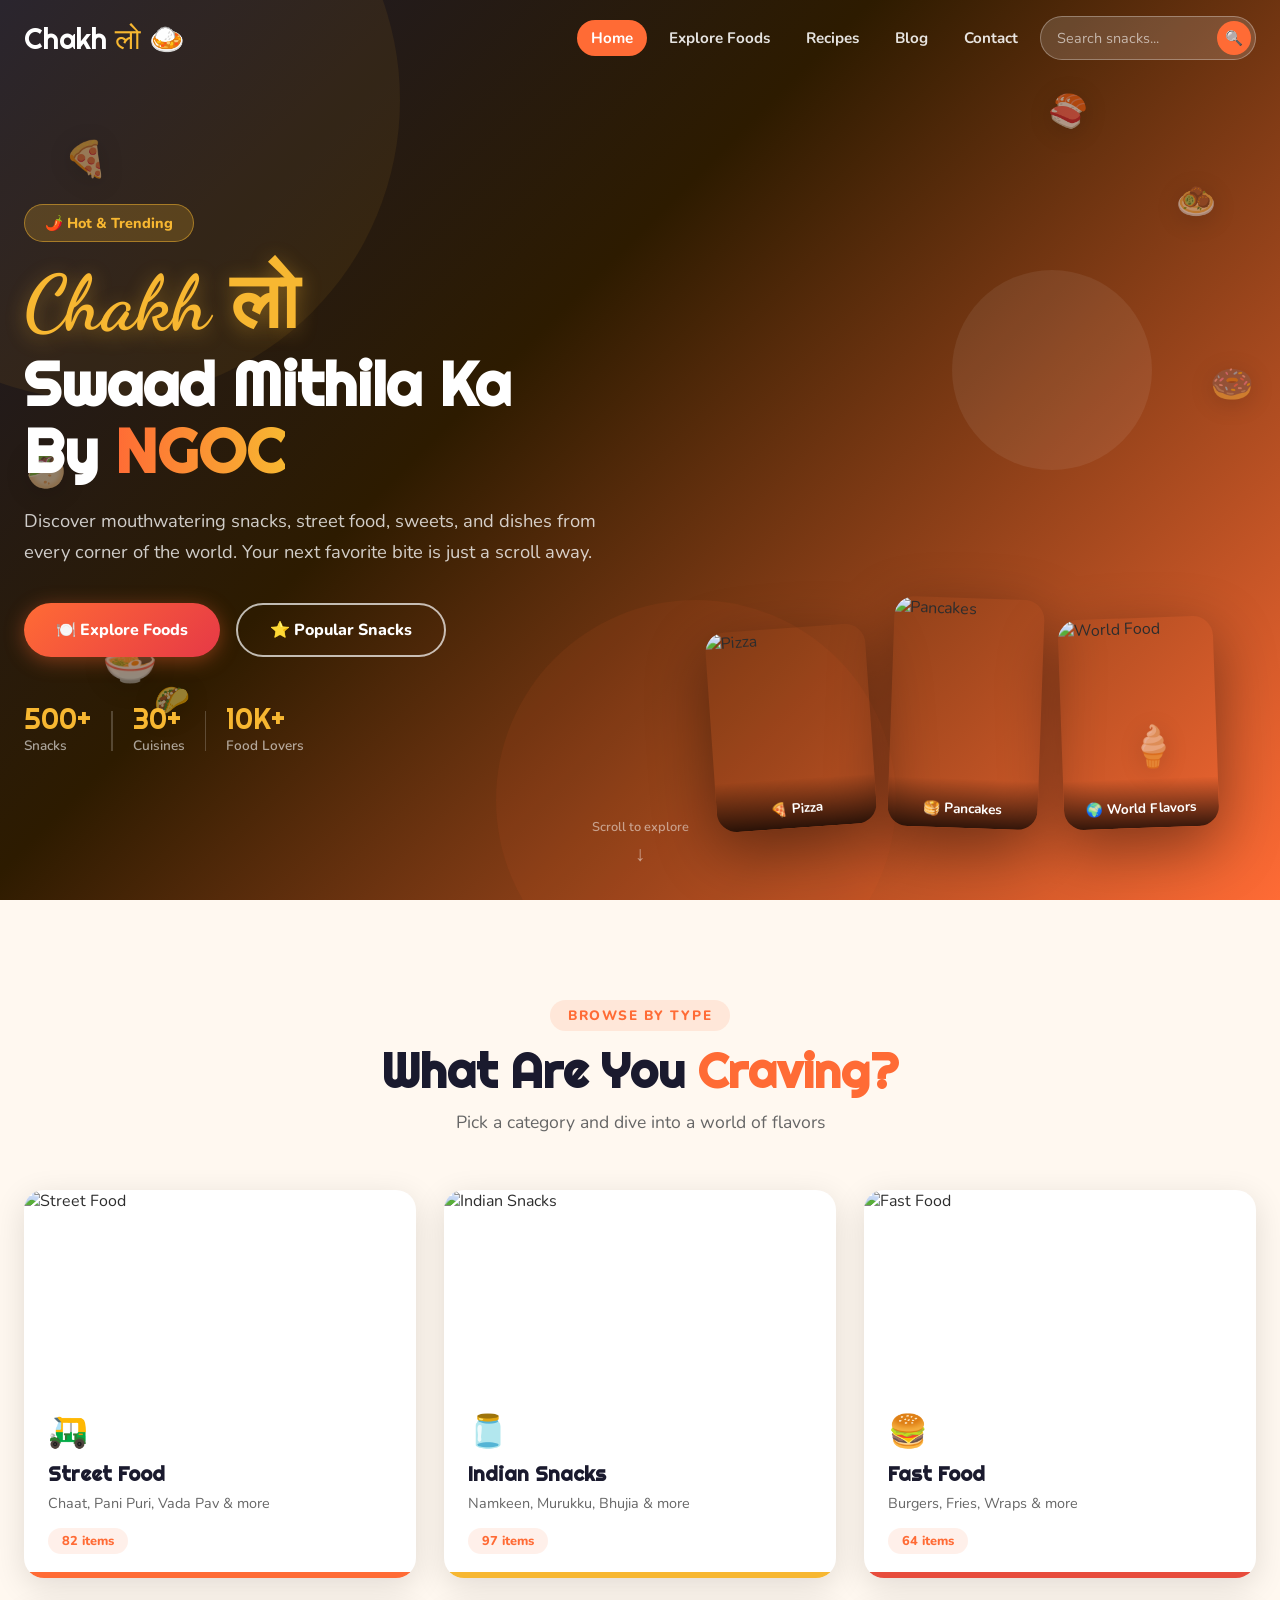
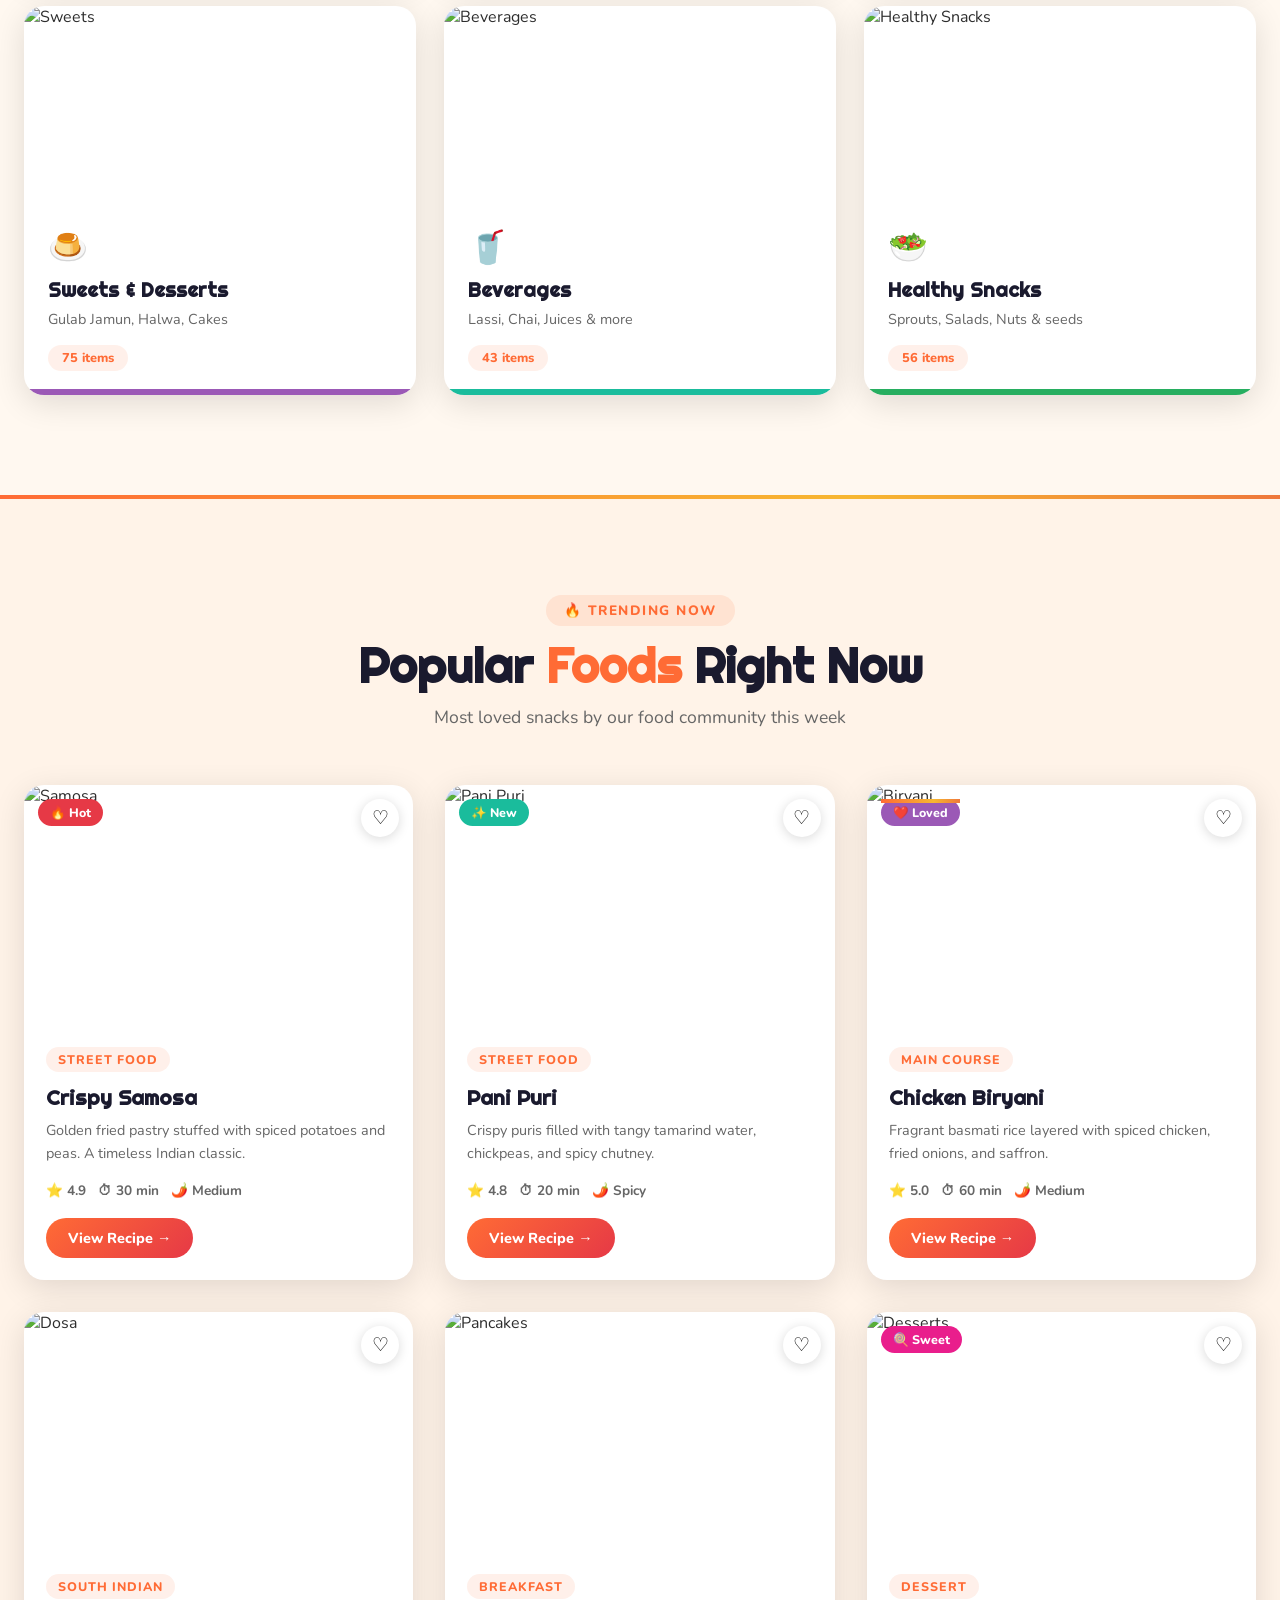
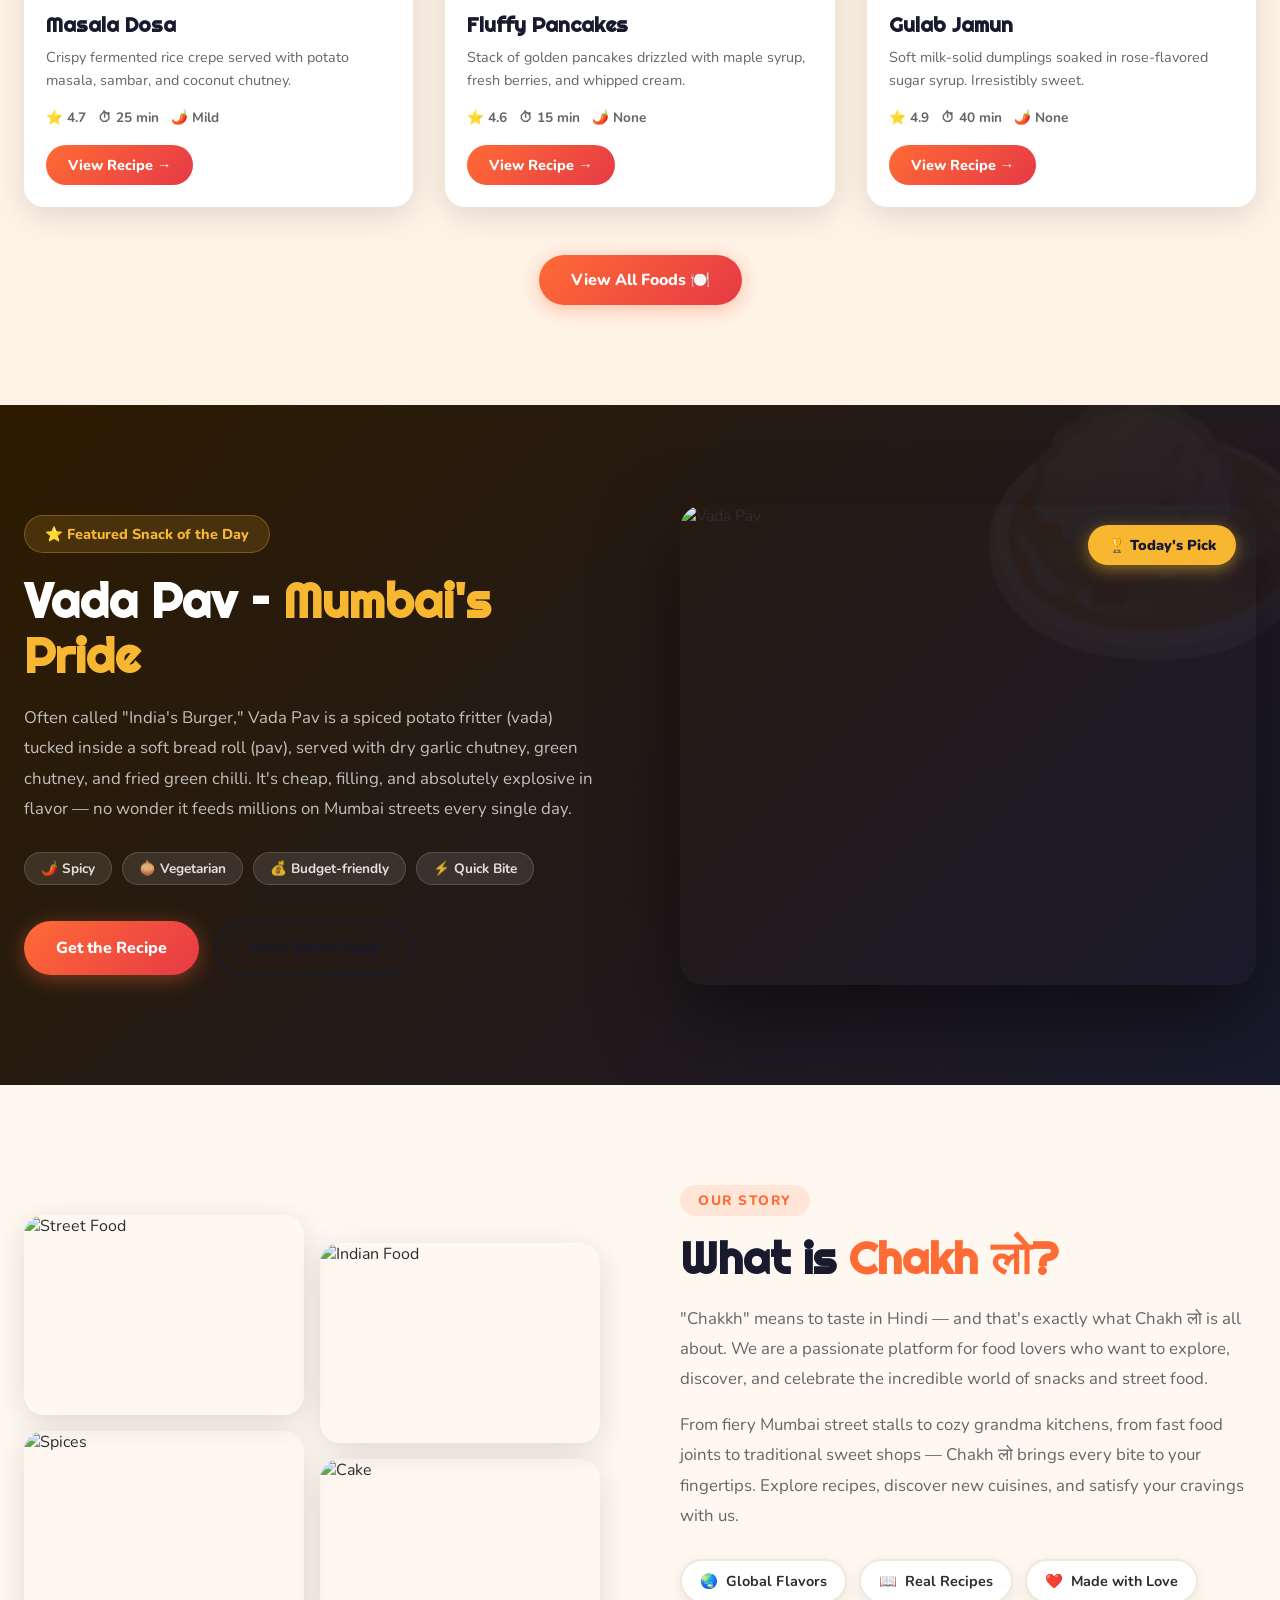
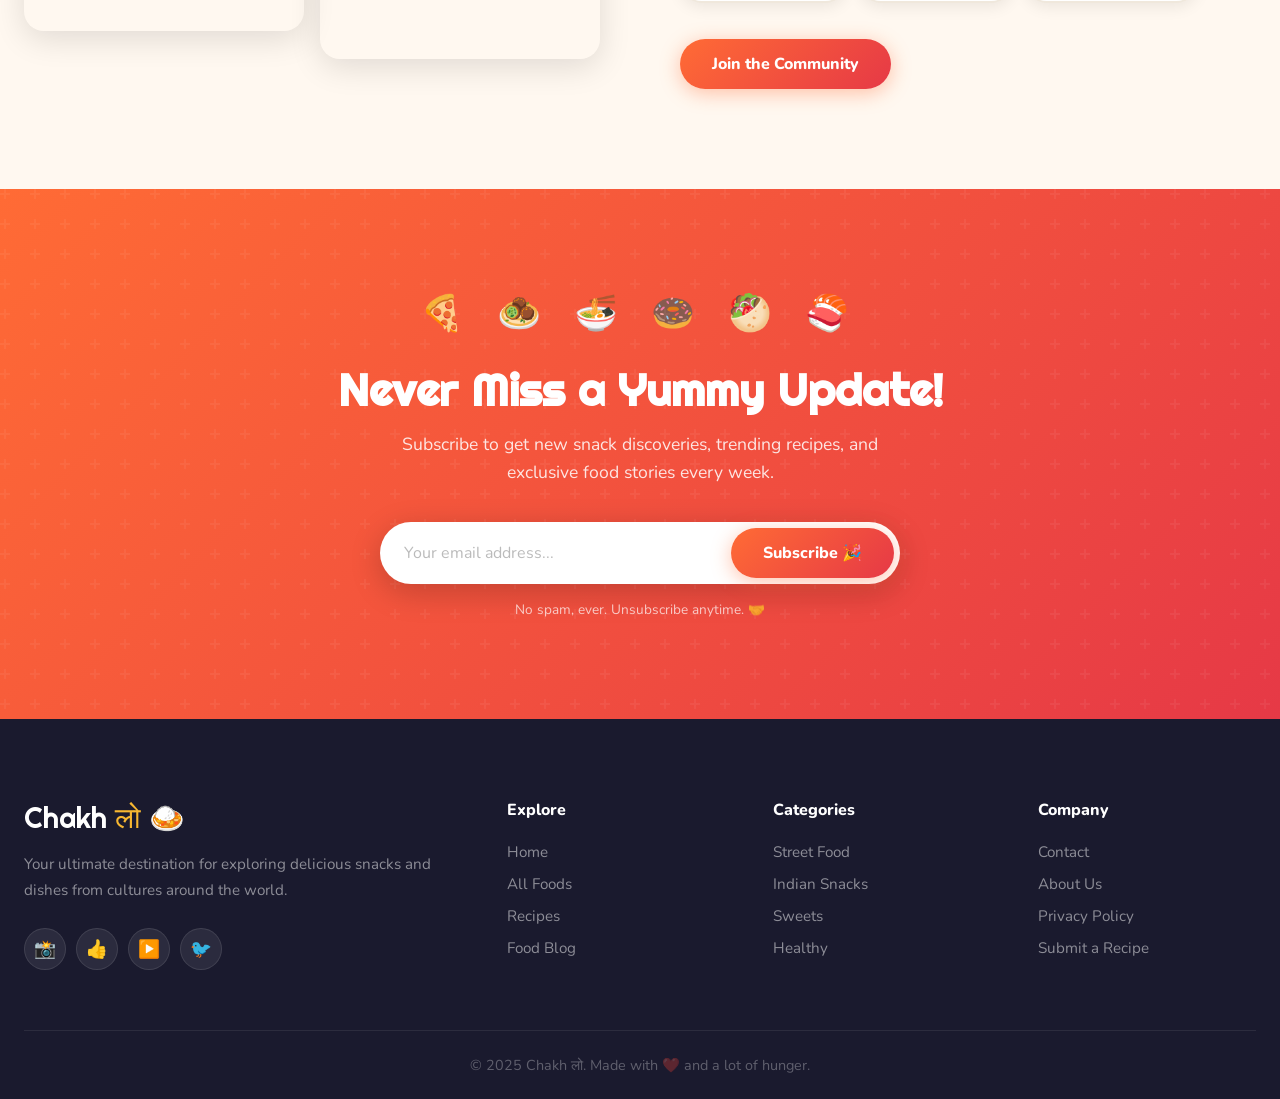
==== index.html @ fe6eb41f "Add files via upload" ====
<!DOCTYPE html>
<html lang="en">
<head>
  <meta charset="UTF-8" />
  <meta name="viewport" content="width=device-width, initial-scale=1.0" />
  <title>Chakh लो – Swaad Mithila Ka</title>
  <meta name="description" content="Chakh लो is a place where food lovers explore tasty snacks and dishes from Mithila." />
  <meta name="keywords" content="snacks, food, street food, Indian snacks, sweets, beverages, recipes" />
  <link rel="preconnect" href="https://fonts.googleapis.com" />
  <link rel="preconnect" href="https://fonts.gstatic.com" crossorigin />
  <link href="https://fonts.googleapis.com/css2?family=Righteous&family=Nunito:wght@400;600;700;800&family=Dancing+Script:wght@700&display=swap" rel="stylesheet" />
  <link rel="stylesheet" href="style.css" />
</head>
<body>

  <!-- NAV -->
  <nav class="navbar" id="navbar">
    <div class="nav-inner">
      <a href="index.html" class="logo">Chakh <span>लो</span> 🍛</a>
      <button class="hamburger" id="hamburger" aria-label="Menu">
        <span></span><span></span><span></span>
      </button>
      <ul class="nav-links" id="navLinks">
        <li><a href="index.html" class="active">Home</a></li>
        <li><a href="menu.html">Explore Foods</a></li>
        <li><a href="recipes.html">Recipes</a></li>
        <li><a href="blog.html">Blog</a></li>
        <li><a href="contact.html">Contact</a></li>
        <li>
          <div class="nav-search">
            <input type="text" placeholder="Search snacks..." id="navSearchInput" />
            <button onclick="handleNavSearch()">🔍</button>
          </div>
        </li>
      </ul>
    </div>
  </nav>

  <!-- HERO -->
  <section class="hero" id="home">
    <div class="hero-bg-shapes">
      <div class="shape s1"></div>
      <div class="shape s2"></div>
      <div class="shape s3"></div>
    </div>
    <div class="hero-food-float">
      <div class="float-item f1">🍕</div>
      <div class="float-item f2">🍜</div>
      <div class="float-item f3">🧆</div>
      <div class="float-item f4">🍦</div>
      <div class="float-item f5">🥙</div>
      <div class="float-item f6">🍩</div>
      <div class="float-item f7">🌮</div>
      <div class="float-item f8">🍣</div>
    </div>
    <div class="hero-content">
      <div class="hero-badge">🌶️ Hot & Trending</div>
      <h1 class="hero-title">
        <span class="line1">Chakh लो</span>
        <span class="line2">Swaad Mithila Ka<br/>By <em>NGOC</em></span>
      </h1>
      <p class="hero-sub">Discover mouthwatering snacks, street food, sweets, and dishes from every corner of the world. Your next favorite bite is just a scroll away.</p>
      <div class="hero-btns">
        <a href="menu.html" class="btn btn-primary">🍽️ Explore Foods</a>
        <a href="#popular" class="btn btn-outline">⭐ Popular Snacks</a>
      </div>
      <div class="hero-stats">
        <div class="stat"><span>500+</span><label>Snacks</label></div>
        <div class="stat-sep"></div>
        <div class="stat"><span>30+</span><label>Cuisines</label></div>
        <div class="stat-sep"></div>
        <div class="stat"><span>10K+</span><label>Food Lovers</label></div>
      </div>
    </div>
    <div class="hero-image-stack">
      <div class="hero-img-card hc1">
        <img src="https://images.unsplash.com/photo-1565299624946-b28f40a0ae38?w=400&q=80" alt="Pizza" loading="lazy"/>
        <div class="img-label">🍕 Pizza</div>
      </div>
      <div class="hero-img-card hc2">
        <img src="https://images.unsplash.com/photo-1567620905732-2d1ec7ab7445?w=400&q=80" alt="Pancakes" loading="lazy"/>
        <div class="img-label">🥞 Pancakes</div>
      </div>
      <div class="hero-img-card hc3">
        <img src="https://images.unsplash.com/photo-1504674900247-0877df9cc836?w=400&q=80" alt="World Food" loading="lazy"/>
        <div class="img-label">🌍 World Flavors</div>
      </div>
    </div>
    <div class="hero-scroll-hint">
      <span>Scroll to explore</span>
      <div class="scroll-arrow">↓</div>
    </div>
  </section>

  <!-- CATEGORIES -->
  <section class="categories" id="categories">
    <div class="container">
      <div class="section-header">
        <span class="tag">Browse by Type</span>
        <h2>What Are You <em>Craving?</em></h2>
        <p>Pick a category and dive into a world of flavors</p>
      </div>
      <div class="categories-grid">
        <a href="menu.html?cat=street" class="cat-card" style="--c:#FF6B35">
          <div class="cat-img">
            <img src="https://images.unsplash.com/photo-1476718406336-bb5a9690ee2a?w=400&q=80" alt="Street Food" loading="lazy"/>
          </div>
          <div class="cat-info">
            <span class="cat-emoji">🛺</span>
            <h3>Street Food</h3>
            <p>Chaat, Pani Puri, Vada Pav & more</p>
            <span class="cat-count">82 items</span>
          </div>
        </a>
        <a href="menu.html?cat=indian" class="cat-card" style="--c:#F7B731">
          <div class="cat-img">
            <img src="https://images.unsplash.com/photo-1606491956689-2ea866880c84?w=400&q=80" alt="Indian Snacks" loading="lazy"/>
          </div>
          <div class="cat-info">
            <span class="cat-emoji">🫙</span>
            <h3>Indian Snacks</h3>
            <p>Namkeen, Murukku, Bhujia & more</p>
            <span class="cat-count">97 items</span>
          </div>
        </a>
        <a href="menu.html?cat=fast" class="cat-card" style="--c:#E74C3C">
          <div class="cat-img">
            <img src="https://images.unsplash.com/photo-1568901346375-23c9450c58cd?w=400&q=80" alt="Fast Food" loading="lazy"/>
          </div>
          <div class="cat-info">
            <span class="cat-emoji">🍔</span>
            <h3>Fast Food</h3>
            <p>Burgers, Fries, Wraps & more</p>
            <span class="cat-count">64 items</span>
          </div>
        </a>
        <a href="menu.html?cat=sweets" class="cat-card" style="--c:#9B59B6">
          <div class="cat-img">
            <img src="https://images.unsplash.com/photo-1551024601-bec78aea704b?w=400&q=80" alt="Sweets" loading="lazy"/>
          </div>
          <div class="cat-info">
            <span class="cat-emoji">🍮</span>
            <h3>Sweets & Desserts</h3>
            <p>Gulab Jamun, Halwa, Cakes</p>
            <span class="cat-count">75 items</span>
          </div>
        </a>
        <a href="menu.html?cat=beverages" class="cat-card" style="--c:#1ABC9C">
          <div class="cat-img">
            <img src="https://images.unsplash.com/photo-1544145945-f90425340c7e?w=400&q=80" alt="Beverages" loading="lazy"/>
          </div>
          <div class="cat-info">
            <span class="cat-emoji">🥤</span>
            <h3>Beverages</h3>
            <p>Lassi, Chai, Juices & more</p>
            <span class="cat-count">43 items</span>
          </div>
        </a>
        <a href="menu.html?cat=healthy" class="cat-card" style="--c:#27AE60">
          <div class="cat-img">
            <img src="https://images.unsplash.com/photo-1512621776951-a57141f2eefd?w=400&q=80" alt="Healthy Snacks" loading="lazy"/>
          </div>
          <div class="cat-info">
            <span class="cat-emoji">🥗</span>
            <h3>Healthy Snacks</h3>
            <p>Sprouts, Salads, Nuts & seeds</p>
            <span class="cat-count">56 items</span>
          </div>
        </a>
      </div>
    </div>
  </section>

  <!-- POPULAR FOODS -->
  <section class="popular" id="popular">
    <div class="container">
      <div class="section-header">
        <span class="tag">🔥 Trending Now</span>
        <h2>Popular <em>Foods</em> Right Now</h2>
        <p>Most loved snacks by our food community this week</p>
      </div>
      <div class="popular-grid">

        <div class="food-card">
          <div class="food-card-img">
            <img src="https://images.unsplash.com/photo-1601050690597-df0568f70950?w=500&q=80" alt="Samosa" loading="lazy"/>
            <span class="food-badge hot">🔥 Hot</span>
            <button class="wishlist-btn" onclick="toggleWishlist(this)">♡</button>
          </div>
          <div class="food-card-body">
            <span class="food-tag">Street Food</span>
            <h3>Crispy Samosa</h3>
            <p>Golden fried pastry stuffed with spiced potatoes and peas. A timeless Indian classic.</p>
            <div class="food-meta">
              <span>⭐ 4.9</span>
              <span>⏱ 30 min</span>
              <span>🌶️ Medium</span>
            </div>
            <a href="recipes.html#samosa" class="btn btn-sm">View Recipe →</a>
          </div>
        </div>

        <div class="food-card">
          <div class="food-card-img">
            <img src="https://images.unsplash.com/photo-1631515243349-e0cb75fb8d3a?w=500&q=80" alt="Pani Puri" loading="lazy"/>
            <span class="food-badge new">✨ New</span>
            <button class="wishlist-btn" onclick="toggleWishlist(this)">♡</button>
          </div>
          <div class="food-card-body">
            <span class="food-tag">Street Food</span>
            <h3>Pani Puri</h3>
            <p>Crispy puris filled with tangy tamarind water, chickpeas, and spicy chutney.</p>
            <div class="food-meta">
              <span>⭐ 4.8</span>
              <span>⏱ 20 min</span>
              <span>🌶️ Spicy</span>
            </div>
            <a href="recipes.html#panipuri" class="btn btn-sm">View Recipe →</a>
          </div>
        </div>

        <div class="food-card">
          <div class="food-card-img">
            <img src="https://images.unsplash.com/photo-1563379926898-05f4575a45d8?w=500&q=80" alt="Biryani" loading="lazy"/>
            <span class="food-badge popular">❤️ Loved</span>
            <button class="wishlist-btn" onclick="toggleWishlist(this)">♡</button>
          </div>
          <div class="food-card-body">
            <span class="food-tag">Main Course</span>
            <h3>Chicken Biryani</h3>
            <p>Fragrant basmati rice layered with spiced chicken, fried onions, and saffron.</p>
            <div class="food-meta">
              <span>⭐ 5.0</span>
              <span>⏱ 60 min</span>
              <span>🌶️ Medium</span>
            </div>
            <a href="recipes.html#biryani" class="btn btn-sm">View Recipe →</a>
          </div>
        </div>

        <div class="food-card">
          <div class="food-card-img">
            <img src="https://images.unsplash.com/photo-1589302168068-964664d93dc0?w=500&q=80" alt="Dosa" loading="lazy"/>
            <button class="wishlist-btn" onclick="toggleWishlist(this)">♡</button>
          </div>
          <div class="food-card-body">
            <span class="food-tag">South Indian</span>
            <h3>Masala Dosa</h3>
            <p>Crispy fermented rice crepe served with potato masala, sambar, and coconut chutney.</p>
            <div class="food-meta">
              <span>⭐ 4.7</span>
              <span>⏱ 25 min</span>
              <span>🌶️ Mild</span>
            </div>
            <a href="recipes.html#dosa" class="btn btn-sm">View Recipe →</a>
          </div>
        </div>

        <div class="food-card">
          <div class="food-card-img">
            <img src="https://images.unsplash.com/photo-1567620905732-2d1ec7ab7445?w=500&q=80" alt="Pancakes" loading="lazy"/>
            <button class="wishlist-btn" onclick="toggleWishlist(this)">♡</button>
          </div>
          <div class="food-card-body">
            <span class="food-tag">Breakfast</span>
            <h3>Fluffy Pancakes</h3>
            <p>Stack of golden pancakes drizzled with maple syrup, fresh berries, and whipped cream.</p>
            <div class="food-meta">
              <span>⭐ 4.6</span>
              <span>⏱ 15 min</span>
              <span>🌶️ None</span>
            </div>
            <a href="recipes.html#pancakes" class="btn btn-sm">View Recipe →</a>
          </div>
        </div>

        <div class="food-card">
          <div class="food-card-img">
            <img src="https://images.unsplash.com/photo-1551024601-bec78aea704b?w=500&q=80" alt="Desserts" loading="lazy"/>
            <span class="food-badge sweet">🍭 Sweet</span>
            <button class="wishlist-btn" onclick="toggleWishlist(this)">♡</button>
          </div>
          <div class="food-card-body">
            <span class="food-tag">Dessert</span>
            <h3>Gulab Jamun</h3>
            <p>Soft milk-solid dumplings soaked in rose-flavored sugar syrup. Irresistibly sweet.</p>
            <div class="food-meta">
              <span>⭐ 4.9</span>
              <span>⏱ 40 min</span>
              <span>🌶️ None</span>
            </div>
            <a href="recipes.html#gulabjamun" class="btn btn-sm">View Recipe →</a>
          </div>
        </div>

      </div>
      <div class="center-btn">
        <a href="menu.html" class="btn btn-primary">View All Foods 🍽️</a>
      </div>
    </div>
  </section>

  <!-- SNACK OF THE DAY -->
  <section class="snack-of-day">
    <div class="container">
      <div class="sotd-inner">
        <div class="sotd-text">
          <div class="sotd-label">⭐ Featured Snack of the Day</div>
          <h2>Vada Pav – <em>Mumbai's Pride</em></h2>
          <p class="sotd-desc">Often called "India's Burger," Vada Pav is a spiced potato fritter (vada) tucked inside a soft bread roll (pav), served with dry garlic chutney, green chutney, and fried green chilli. It's cheap, filling, and absolutely explosive in flavor — no wonder it feeds millions on Mumbai streets every single day.</p>
          <div class="sotd-tags">
            <span>🌶️ Spicy</span>
            <span>🧅 Vegetarian</span>
            <span>💰 Budget-friendly</span>
            <span>⚡ Quick Bite</span>
          </div>
          <div class="sotd-actions">
            <a href="recipes.html#vadapav" class="btn btn-primary">Get the Recipe</a>
            <a href="menu.html?cat=street" class="btn btn-outline-dark">More Street Food</a>
          </div>
        </div>
        <div class="sotd-img">
          <div class="sotd-img-wrap">
            <img src="https://images.unsplash.com/photo-1606491956689-2ea866880c84?w=700&q=85" alt="Vada Pav" loading="lazy"/>
            <div class="sotd-badge">🏆 Today's Pick</div>
          </div>
        </div>
      </div>
    </div>
  </section>

  <!-- ABOUT -->
  <section class="about" id="about">
    <div class="container">
      <div class="about-inner">
        <div class="about-visuals">
          <div class="about-img-grid">
            <img src="https://images.unsplash.com/photo-1476718406336-bb5a9690ee2a?w=300&q=80" alt="Street Food" loading="lazy"/>
            <img src="https://images.unsplash.com/photo-1541518763669-27fef04b14ea?w=300&q=80" alt="Indian Food" loading="lazy"/>
            <img src="https://images.unsplash.com/photo-1455619452474-d2be8b1e70cd?w=300&q=80" alt="Spices" loading="lazy"/>
            <img src="https://images.unsplash.com/photo-1578985545062-69928b1d9587?w=300&q=80" alt="Cake" loading="lazy"/>
          </div>
        </div>
        <div class="about-text">
          <span class="tag">Our Story</span>
          <h2>What is <em>Chakh लो?</em></h2>
          <p>"Chakkh" means to taste in Hindi — and that's exactly what Chakh लो is all about. We are a passionate platform for food lovers who want to explore, discover, and celebrate the incredible world of snacks and street food.</p>
          <p>From fiery Mumbai street stalls to cozy grandma kitchens, from fast food joints to traditional sweet shops — Chakh लो brings every bite to your fingertips. Explore recipes, discover new cuisines, and satisfy your cravings with us.</p>
          <div class="about-pillars">
            <div class="pillar">🌏 <span>Global Flavors</span></div>
            <div class="pillar">📖 <span>Real Recipes</span></div>
            <div class="pillar">❤️ <span>Made with Love</span></div>
          </div>
          <a href="contact.html" class="btn btn-primary">Join the Community</a>
        </div>
      </div>
    </div>
  </section>

  <!-- NEWSLETTER -->
  <section class="newsletter">
    <div class="container">
      <div class="newsletter-inner">
        <div class="nl-emojis">🍕 🧆 🍜 🍩 🥙 🍣</div>
        <h2>Never Miss a Yummy Update!</h2>
        <p>Subscribe to get new snack discoveries, trending recipes, and exclusive food stories every week.</p>
        <form class="nl-form" onsubmit="handleSubscribe(event)">
          <div class="nl-input-group">
            <input type="email" placeholder="Your email address..." required id="nlEmail"/>
            <button type="submit" class="btn btn-primary">Subscribe 🎉</button>
          </div>
          <small>No spam, ever. Unsubscribe anytime. 🤝</small>
        </form>
        <div id="nlSuccess" class="nl-success" style="display:none;">🎊 You're in! Welcome to the Chakh लो food family!</div>
      </div>
    </div>
  </section>

  <!-- FOOTER -->
  <footer class="footer">
    <div class="container">
      <div class="footer-grid">
        <div class="footer-brand">
          <div class="logo">Chakh <span>लो</span> 🍛</div>
          <p>Your ultimate destination for exploring delicious snacks and dishes from cultures around the world.</p>
          <div class="social-links">
            <a href="#" class="social-btn" title="Instagram">📸</a>
            <a href="#" class="social-btn" title="Facebook">👍</a>
            <a href="#" class="social-btn" title="YouTube">▶️</a>
            <a href="#" class="social-btn" title="Twitter">🐦</a>
          </div>
        </div>
        <div class="footer-links">
          <h4>Explore</h4>
          <ul>
            <li><a href="index.html">Home</a></li>
            <li><a href="menu.html">All Foods</a></li>
            <li><a href="recipes.html">Recipes</a></li>
            <li><a href="blog.html">Food Blog</a></li>
          </ul>
        </div>
        <div class="footer-links">
          <h4>Categories</h4>
          <ul>
            <li><a href="menu.html?cat=street">Street Food</a></li>
            <li><a href="menu.html?cat=indian">Indian Snacks</a></li>
            <li><a href="menu.html?cat=sweets">Sweets</a></li>
            <li><a href="menu.html?cat=healthy">Healthy</a></li>
          </ul>
        </div>
        <div class="footer-links">
          <h4>Company</h4>
          <ul>
            <li><a href="contact.html">Contact</a></li>
            <li><a href="#">About Us</a></li>
            <li><a href="#">Privacy Policy</a></li>
            <li><a href="#">Submit a Recipe</a></li>
          </ul>
        </div>
      </div>
      <div class="footer-bottom">
        <p>© 2025 Chakh लो. Made with ❤️ and a lot of hunger.</p>
      </div>
    </div>
  </footer>

  <script src="main.js"></script>
</body>
</html>
---- style.css ----
/* ============================================
   Chakh लो – Style Sheet
   ============================================ */

:root {
  --orange: #FF6B35;
  --red: #E63946;
  --yellow: #F7B731;
  --cream: #FFF8F0;
  --dark: #1A1A2E;
  --darkbrown: #2D1B00;
  --white: #FFFFFF;
  --green: #27AE60;
  --purple: #9B59B6;
  --teal: #1ABC9C;
  --text: #2D2D2D;
  --text-light: #666;
  --shadow: 0 8px 32px rgba(0,0,0,0.12);
  --shadow-hover: 0 16px 48px rgba(0,0,0,0.2);
  --radius: 20px;
  --radius-sm: 12px;
  --font-display: 'Righteous', cursive;
  --font-body: 'Nunito', sans-serif;
  --font-accent: 'Dancing Script', cursive;
  --transition: all 0.3s cubic-bezier(0.4, 0, 0.2, 1);
}

*, *::before, *::after { box-sizing: border-box; margin: 0; padding: 0; }

html { scroll-behavior: smooth; }

body {
  font-family: var(--font-body);
  background: var(--cream);
  color: var(--text);
  overflow-x: hidden;
}

img { max-width: 100%; display: block; }
a { text-decoration: none; color: inherit; }
ul { list-style: none; }

.container {
  max-width: 1280px;
  margin: 0 auto;
  padding: 0 24px;
}

/* ---- BUTTONS ---- */
.btn {
  display: inline-flex;
  align-items: center;
  gap: 8px;
  padding: 14px 32px;
  border-radius: 50px;
  font-family: var(--font-body);
  font-weight: 800;
  font-size: 1rem;
  cursor: pointer;
  border: none;
  transition: var(--transition);
  white-space: nowrap;
}
.btn-primary {
  background: linear-gradient(135deg, var(--orange), var(--red));
  color: white;
  box-shadow: 0 4px 20px rgba(255,107,53,0.4);
}
.btn-primary:hover {
  transform: translateY(-3px);
  box-shadow: 0 8px 32px rgba(255,107,53,0.55);
}
.btn-outline {
  background: transparent;
  color: white;
  border: 2px solid rgba(255,255,255,0.7);
}
.btn-outline:hover {
  background: rgba(255,255,255,0.15);
  border-color: white;
  transform: translateY(-3px);
}
.btn-outline-dark {
  background: transparent;
  color: var(--dark);
  border: 2px solid var(--dark);
  padding: 14px 32px;
}
.btn-outline-dark:hover {
  background: var(--dark);
  color: white;
  transform: translateY(-3px);
}
.btn-sm {
  background: linear-gradient(135deg, var(--orange), var(--red));
  color: white;
  padding: 10px 22px;
  font-size: 0.9rem;
  border-radius: 50px;
  display: inline-flex;
  align-items: center;
  gap: 6px;
  font-weight: 800;
  transition: var(--transition);
}
.btn-sm:hover { transform: translateY(-2px); box-shadow: 0 6px 20px rgba(255,107,53,0.4); }

/* ---- SECTION HEADER ---- */
.section-header {
  text-align: center;
  margin-bottom: 56px;
}
.section-header .tag {
  display: inline-block;
  background: rgba(255,107,53,0.12);
  color: var(--orange);
  font-weight: 800;
  font-size: 0.85rem;
  letter-spacing: 1.5px;
  text-transform: uppercase;
  padding: 6px 18px;
  border-radius: 50px;
  margin-bottom: 14px;
}
.section-header h2 {
  font-family: var(--font-display);
  font-size: clamp(2rem, 4vw, 3rem);
  color: var(--dark);
  line-height: 1.1;
  margin-bottom: 12px;
}
.section-header h2 em {
  font-style: normal;
  color: var(--orange);
}
.section-header p {
  color: var(--text-light);
  font-size: 1.1rem;
  max-width: 500px;
  margin: 0 auto;
}

.center-btn { text-align: center; margin-top: 48px; }

/* ============================================
   NAVBAR
   ============================================ */
.navbar {
  position: fixed;
  top: 0; left: 0; right: 0;
  z-index: 1000;
  padding: 16px 0;
  transition: var(--transition);
}
.navbar.scrolled {
  background: rgba(255,248,240,0.95);
  backdrop-filter: blur(20px);
  box-shadow: 0 4px 24px rgba(0,0,0,0.1);
  padding: 10px 0;
}
.nav-inner {
  max-width: 1280px;
  margin: 0 auto;
  padding: 0 24px;
  display: flex;
  align-items: center;
  gap: 32px;
}
.logo {
  font-family: var(--font-display);
  font-size: 1.8rem;
  color: white;
  white-space: nowrap;
  transition: var(--transition);
}
.navbar.scrolled .logo { color: var(--dark); }
.logo span { color: var(--yellow); }
.nav-links {
  display: flex;
  align-items: center;
  gap: 8px;
  margin-left: auto;
  flex-wrap: wrap;
}
.nav-links a {
  font-weight: 700;
  color: rgba(255,255,255,0.88);
  padding: 8px 14px;
  border-radius: 50px;
  transition: var(--transition);
  font-size: 0.95rem;
}
.navbar.scrolled .nav-links a { color: var(--text); }
.nav-links a:hover, .nav-links a.active {
  background: var(--orange);
  color: white !important;
}
.nav-search {
  display: flex;
  align-items: center;
  gap: 0;
  background: rgba(255,255,255,0.15);
  border-radius: 50px;
  padding: 4px 4px 4px 16px;
  border: 1.5px solid rgba(255,255,255,0.3);
  transition: var(--transition);
}
.navbar.scrolled .nav-search {
  background: #f0e8dc;
  border-color: #ddd;
}
.nav-search input {
  background: none;
  border: none;
  outline: none;
  color: white;
  font-family: var(--font-body);
  font-size: 0.9rem;
  width: 160px;
}
.navbar.scrolled .nav-search input { color: var(--text); }
.nav-search input::placeholder { color: rgba(255,255,255,0.6); }
.navbar.scrolled .nav-search input::placeholder { color: #999; }
.nav-search button {
  background: var(--orange);
  border: none;
  color: white;
  border-radius: 50%;
  width: 34px; height: 34px;
  cursor: pointer;
  font-size: 0.9rem;
  transition: var(--transition);
  display: flex; align-items: center; justify-content: center;
}
.nav-search button:hover { background: var(--red); transform: scale(1.1); }
.hamburger {
  display: none;
  flex-direction: column;
  gap: 5px;
  background: none;
  border: none;
  cursor: pointer;
  padding: 6px;
  margin-left: auto;
}
.hamburger span {
  display: block;
  width: 26px; height: 2.5px;
  background: white;
  border-radius: 4px;
  transition: var(--transition);
}
.navbar.scrolled .hamburger span { background: var(--dark); }

/* ============================================
   HERO
   ============================================ */
.hero {
  min-height: 100vh;
  background: linear-gradient(135deg, #1A1A2E 0%, #2D1B00 40%, #FF6B35 100%);
  display: flex;
  align-items: center;
  position: relative;
  overflow: hidden;
  padding: 120px 24px 60px;
}
.hero-bg-shapes {
  position: absolute;
  inset: 0;
  pointer-events: none;
}
.shape {
  position: absolute;
  border-radius: 50%;
  opacity: 0.07;
  background: var(--yellow);
}
.s1 { width: 600px; height: 600px; top: -200px; left: -200px; animation: pulse 8s infinite; }
.s2 { width: 400px; height: 400px; bottom: -100px; right: 30%; background: var(--orange); animation: pulse 6s infinite 2s; }
.s3 { width: 200px; height: 200px; top: 30%; right: 10%; background: white; animation: pulse 5s infinite 1s; }

@keyframes pulse {
  0%, 100% { transform: scale(1); }
  50% { transform: scale(1.08); }
}

.hero-food-float {
  position: absolute;
  inset: 0;
  pointer-events: none;
}
.float-item {
  position: absolute;
  font-size: 2.5rem;
  animation: floatAnim 6s ease-in-out infinite;
  opacity: 0.5;
  filter: drop-shadow(0 4px 12px rgba(0,0,0,0.3));
}
.f1 { top: 15%; left: 5%; animation-delay: 0s; font-size: 2.2rem; }
.f2 { top: 70%; left: 8%; animation-delay: 1s; font-size: 2.8rem; }
.f3 { top: 20%; right: 5%; animation-delay: 2s; font-size: 2rem; }
.f4 { top: 80%; right: 8%; animation-delay: 0.5s; font-size: 2.5rem; }
.f5 { top: 50%; left: 2%; animation-delay: 1.5s; font-size: 2rem; }
.f6 { top: 40%; right: 2%; animation-delay: 2.5s; font-size: 2.2rem; }
.f7 { bottom: 20%; left: 12%; animation-delay: 3s; font-size: 1.8rem; }
.f8 { top: 10%; right: 15%; animation-delay: 0.8s; font-size: 2rem; }

@keyframes floatAnim {
  0%, 100% { transform: translateY(0) rotate(0deg); }
  33% { transform: translateY(-20px) rotate(5deg); }
  66% { transform: translateY(10px) rotate(-3deg); }
}

.hero-content {
  position: relative;
  z-index: 2;
  max-width: 620px;
  flex-shrink: 0;
}
.hero-badge {
  display: inline-flex;
  align-items: center;
  gap: 6px;
  background: rgba(247,183,49,0.2);
  border: 1.5px solid rgba(247,183,49,0.5);
  color: var(--yellow);
  padding: 8px 20px;
  border-radius: 50px;
  font-weight: 800;
  font-size: 0.9rem;
  margin-bottom: 24px;
  animation: slideDown 0.6s ease both;
}
.hero-title {
  margin-bottom: 20px;
  animation: slideUp 0.7s ease both 0.1s;
}
.hero-title .line1 {
  display: block;
  font-family: var(--font-accent);
  font-size: clamp(2.8rem, 6vw, 5rem);
  color: var(--yellow);
  line-height: 1;
  text-shadow: 0 4px 20px rgba(247,183,49,0.4);
}
.hero-title .line2 {
  display: block;
  font-family: var(--font-display);
  font-size: clamp(2rem, 5vw, 3.8rem);
  color: white;
  line-height: 1.1;
  margin-top: 8px;
}
.hero-title .line2 em {
  font-style: normal;
  background: linear-gradient(to right, var(--orange), var(--yellow));
  -webkit-background-clip: text;
  -webkit-text-fill-color: transparent;
  background-clip: text;
}
.hero-sub {
  color: rgba(255,255,255,0.78);
  font-size: 1.15rem;
  line-height: 1.7;
  margin-bottom: 36px;
  animation: slideUp 0.7s ease both 0.2s;
}
.hero-btns {
  display: flex;
  gap: 16px;
  flex-wrap: wrap;
  margin-bottom: 48px;
  animation: slideUp 0.7s ease both 0.3s;
}
.hero-stats {
  display: flex;
  align-items: center;
  gap: 20px;
  animation: slideUp 0.7s ease both 0.4s;
}
.stat span {
  display: block;
  font-family: var(--font-display);
  font-size: 1.8rem;
  color: var(--yellow);
  line-height: 1;
}
.stat label {
  font-size: 0.85rem;
  color: rgba(255,255,255,0.6);
  font-weight: 600;
}
.stat-sep {
  width: 1.5px;
  height: 40px;
  background: rgba(255,255,255,0.2);
}

.hero-image-stack {
  position: absolute;
  right: 5%;
  bottom: 8%;
  display: flex;
  gap: 20px;
  align-items: flex-end;
  z-index: 2;
  animation: slideUp 0.9s ease both 0.5s;
}
.hero-img-card {
  border-radius: var(--radius);
  overflow: hidden;
  box-shadow: 0 20px 60px rgba(0,0,0,0.4);
  position: relative;
  transition: var(--transition);
  cursor: pointer;
}
.hero-img-card:hover { transform: translateY(-12px) scale(1.03); }
.hc1 { width: 160px; height: 200px; transform: rotate(-4deg); }
.hc2 { width: 150px; height: 230px; transform: rotate(2deg); }
.hc3 { width: 155px; height: 210px; transform: rotate(-2deg); }
.hero-img-card img { width: 100%; height: 100%; object-fit: cover; }
.img-label {
  position: absolute;
  bottom: 0; left: 0; right: 0;
  background: linear-gradient(transparent, rgba(0,0,0,0.75));
  color: white;
  padding: 20px 10px 10px;
  font-weight: 700;
  font-size: 0.85rem;
  text-align: center;
}

.hero-scroll-hint {
  position: absolute;
  bottom: 32px;
  left: 50%;
  transform: translateX(-50%);
  text-align: center;
  color: rgba(255,255,255,0.5);
  font-size: 0.8rem;
  font-weight: 600;
  animation: fadeIn 1.2s ease both 1.5s;
}
.scroll-arrow {
  font-size: 1.3rem;
  animation: bounce 2s infinite;
  margin-top: 4px;
}
@keyframes bounce {
  0%, 100% { transform: translateY(0); }
  50% { transform: translateY(8px); }
}
@keyframes slideUp { from { opacity: 0; transform: translateY(30px); } to { opacity: 1; transform: translateY(0); } }
@keyframes slideDown { from { opacity: 0; transform: translateY(-20px); } to { opacity: 1; transform: translateY(0); } }
@keyframes fadeIn { from { opacity: 0; } to { opacity: 1; } }

/* ============================================
   CATEGORIES
   ============================================ */
.categories {
  padding: 100px 0;
  background: var(--cream);
}
.categories-grid {
  display: grid;
  grid-template-columns: repeat(auto-fill, minmax(300px, 1fr));
  gap: 28px;
}
.cat-card {
  border-radius: var(--radius);
  overflow: hidden;
  background: white;
  box-shadow: var(--shadow);
  transition: var(--transition);
  position: relative;
  display: block;
}
.cat-card:hover {
  transform: translateY(-10px);
  box-shadow: var(--shadow-hover);
}
.cat-img {
  height: 200px;
  overflow: hidden;
  position: relative;
}
.cat-img img {
  width: 100%;
  height: 100%;
  object-fit: cover;
  transition: transform 0.5s ease;
}
.cat-card:hover .cat-img img { transform: scale(1.08); }
.cat-card::before {
  content: '';
  position: absolute;
  bottom: 0; left: 0; right: 0;
  height: 6px;
  background: var(--c);
  z-index: 1;
}
.cat-info {
  padding: 20px 24px 24px;
  position: relative;
}
.cat-emoji {
  font-size: 2rem;
  display: block;
  margin-bottom: 8px;
}
.cat-info h3 {
  font-family: var(--font-display);
  font-size: 1.25rem;
  color: var(--dark);
  margin-bottom: 6px;
}
.cat-info p {
  color: var(--text-light);
  font-size: 0.9rem;
  line-height: 1.5;
  margin-bottom: 14px;
}
.cat-count {
  display: inline-block;
  background: rgba(255,107,53,0.1);
  color: var(--orange);
  font-size: 0.8rem;
  font-weight: 800;
  padding: 4px 14px;
  border-radius: 50px;
}

/* ============================================
   POPULAR FOODS
   ============================================ */
.popular {
  padding: 100px 0;
  background: #FFF3E8;
  position: relative;
}
.popular::before {
  content: '';
  position: absolute;
  top: 0; left: 0; right: 0;
  height: 4px;
  background: linear-gradient(to right, var(--orange), var(--yellow), var(--red), var(--orange));
  background-size: 200% auto;
  animation: shimmer 3s linear infinite;
}
@keyframes shimmer { to { background-position: 200% center; } }

.popular-grid {
  display: grid;
  grid-template-columns: repeat(auto-fill, minmax(320px, 1fr));
  gap: 32px;
}
.food-card {
  background: white;
  border-radius: var(--radius);
  overflow: hidden;
  box-shadow: var(--shadow);
  transition: var(--transition);
}
.food-card:hover {
  transform: translateY(-10px);
  box-shadow: var(--shadow-hover);
}
.food-card-img {
  height: 240px;
  position: relative;
  overflow: hidden;
}
.food-card-img img {
  width: 100%; height: 100%;
  object-fit: cover;
  transition: transform 0.5s ease;
}
.food-card:hover .food-card-img img { transform: scale(1.08); }
.food-badge {
  position: absolute;
  top: 14px; left: 14px;
  background: var(--red);
  color: white;
  font-size: 0.78rem;
  font-weight: 800;
  padding: 5px 12px;
  border-radius: 50px;
  z-index: 2;
}
.food-badge.new { background: var(--teal); }
.food-badge.popular { background: var(--purple); }
.food-badge.sweet { background: #e91e8c; }
.wishlist-btn {
  position: absolute;
  top: 14px; right: 14px;
  background: white;
  border: none;
  border-radius: 50%;
  width: 38px; height: 38px;
  font-size: 1.2rem;
  cursor: pointer;
  display: flex; align-items: center; justify-content: center;
  transition: var(--transition);
  box-shadow: 0 2px 12px rgba(0,0,0,0.15);
  z-index: 2;
}
.wishlist-btn:hover { transform: scale(1.15); }
.wishlist-btn.active { color: var(--red); }

.food-card-body { padding: 22px; }
.food-tag {
  display: inline-block;
  background: rgba(255,107,53,0.1);
  color: var(--orange);
  font-size: 0.78rem;
  font-weight: 800;
  text-transform: uppercase;
  letter-spacing: 1px;
  padding: 4px 12px;
  border-radius: 50px;
  margin-bottom: 12px;
}
.food-card-body h3 {
  font-family: var(--font-display);
  font-size: 1.3rem;
  color: var(--dark);
  margin-bottom: 8px;
}
.food-card-body p {
  color: var(--text-light);
  font-size: 0.9rem;
  line-height: 1.6;
  margin-bottom: 16px;
}
.food-meta {
  display: flex;
  gap: 12px;
  margin-bottom: 18px;
  font-size: 0.85rem;
  color: var(--text-light);
  font-weight: 700;
  flex-wrap: wrap;
}

/* ============================================
   SNACK OF THE DAY
   ============================================ */
.snack-of-day {
  padding: 100px 0;
  background: linear-gradient(135deg, var(--darkbrown) 0%, #1A1A2E 100%);
  position: relative;
  overflow: hidden;
}
.snack-of-day::before {
  content: '🍛';
  position: absolute;
  font-size: 300px;
  top: -80px;
  right: -60px;
  opacity: 0.04;
  pointer-events: none;
}
.sotd-inner {
  display: grid;
  grid-template-columns: 1fr 1fr;
  gap: 80px;
  align-items: center;
}
.sotd-label {
  display: inline-flex;
  align-items: center;
  gap: 8px;
  background: rgba(247,183,49,0.15);
  color: var(--yellow);
  font-weight: 800;
  font-size: 0.9rem;
  padding: 8px 20px;
  border-radius: 50px;
  border: 1.5px solid rgba(247,183,49,0.3);
  margin-bottom: 20px;
}
.sotd-text h2 {
  font-family: var(--font-display);
  font-size: clamp(2rem, 4vw, 3rem);
  color: white;
  line-height: 1.15;
  margin-bottom: 20px;
}
.sotd-text h2 em {
  font-style: normal;
  color: var(--yellow);
}
.sotd-desc {
  color: rgba(255,255,255,0.72);
  font-size: 1.05rem;
  line-height: 1.8;
  margin-bottom: 28px;
}
.sotd-tags {
  display: flex;
  gap: 10px;
  flex-wrap: wrap;
  margin-bottom: 36px;
}
.sotd-tags span {
  background: rgba(255,255,255,0.1);
  color: rgba(255,255,255,0.85);
  padding: 6px 16px;
  border-radius: 50px;
  font-size: 0.85rem;
  font-weight: 700;
  border: 1px solid rgba(255,255,255,0.15);
}
.sotd-actions { display: flex; gap: 16px; flex-wrap: wrap; }
.sotd-img-wrap {
  border-radius: 24px;
  overflow: hidden;
  box-shadow: 0 32px 80px rgba(0,0,0,0.5);
  position: relative;
}
.sotd-img-wrap img {
  width: 100%;
  height: 480px;
  object-fit: cover;
  transition: transform 0.5s ease;
}
.sotd-img-wrap:hover img { transform: scale(1.04); }
.sotd-badge {
  position: absolute;
  top: 20px;
  right: 20px;
  background: var(--yellow);
  color: var(--dark);
  font-weight: 900;
  padding: 10px 20px;
  border-radius: 50px;
  font-size: 0.9rem;
  box-shadow: 0 4px 16px rgba(247,183,49,0.5);
}

/* ============================================
   ABOUT
   ============================================ */
.about {
  padding: 100px 0;
  background: var(--cream);
}
.about-inner {
  display: grid;
  grid-template-columns: 1fr 1fr;
  gap: 80px;
  align-items: center;
}
.about-img-grid {
  display: grid;
  grid-template-columns: 1fr 1fr;
  gap: 16px;
}
.about-img-grid img {
  border-radius: var(--radius);
  height: 200px;
  width: 100%;
  object-fit: cover;
  transition: var(--transition);
  box-shadow: var(--shadow);
}
.about-img-grid img:nth-child(2) { margin-top: 28px; }
.about-img-grid img:nth-child(3) { margin-top: -28px; }
.about-img-grid img:hover { transform: scale(1.03) rotate(1deg); }

.about-text .tag {
  display: inline-block;
  background: rgba(255,107,53,0.12);
  color: var(--orange);
  font-weight: 800;
  font-size: 0.85rem;
  letter-spacing: 1.5px;
  text-transform: uppercase;
  padding: 6px 18px;
  border-radius: 50px;
  margin-bottom: 16px;
}
.about-text h2 {
  font-family: var(--font-display);
  font-size: clamp(2rem, 3.5vw, 2.8rem);
  color: var(--dark);
  margin-bottom: 20px;
  line-height: 1.15;
}
.about-text h2 em { font-style: normal; color: var(--orange); }
.about-text p {
  color: var(--text-light);
  font-size: 1.05rem;
  line-height: 1.8;
  margin-bottom: 16px;
}
.about-pillars {
  display: flex;
  gap: 12px;
  flex-wrap: wrap;
  margin: 28px 0 36px;
}
.pillar {
  display: flex;
  align-items: center;
  gap: 8px;
  background: white;
  padding: 10px 18px;
  border-radius: 50px;
  box-shadow: 0 4px 16px rgba(0,0,0,0.08);
  font-weight: 700;
  font-size: 0.9rem;
  border: 2px solid #f0e8dc;
}

/* ============================================
   NEWSLETTER
   ============================================ */
.newsletter {
  padding: 100px 0;
  background: linear-gradient(135deg, var(--orange) 0%, var(--red) 100%);
  text-align: center;
  position: relative;
  overflow: hidden;
}
.newsletter::before {
  content: '';
  position: absolute;
  inset: 0;
  background: url("data:image/svg+xml,%3Csvg width='60' height='60' viewBox='0 0 60 60' xmlns='http://www.w3.org/2000/svg'%3E%3Cg fill='none' fill-rule='evenodd'%3E%3Cg fill='%23ffffff' fill-opacity='0.05'%3E%3Cpath d='M36 34v-4h-2v4h-4v2h4v4h2v-4h4v-2h-4zm0-30V0h-2v4h-4v2h4v4h2V6h4V4h-4zM6 34v-4H4v4H0v2h4v4h2v-4h4v-2H6zM6 4V0H4v4H0v2h4v4h2V6h4V4H6z'/%3E%3C/g%3E%3C/g%3E%3C/svg%3E");
}
.nl-emojis {
  font-size: 2.2rem;
  letter-spacing: 12px;
  margin-bottom: 24px;
  animation: wiggle 3s ease-in-out infinite;
}
@keyframes wiggle {
  0%, 100% { transform: rotate(0deg); }
  25% { transform: rotate(2deg); }
  75% { transform: rotate(-2deg); }
}
.newsletter h2 {
  font-family: var(--font-display);
  font-size: clamp(1.8rem, 4vw, 2.8rem);
  color: white;
  margin-bottom: 12px;
}
.newsletter p {
  color: rgba(255,255,255,0.85);
  font-size: 1.1rem;
  max-width: 480px;
  margin: 0 auto 36px;
  line-height: 1.6;
}
.nl-form { position: relative; z-index: 1; }
.nl-input-group {
  display: flex;
  gap: 0;
  max-width: 520px;
  margin: 0 auto 16px;
  background: white;
  border-radius: 50px;
  padding: 6px 6px 6px 24px;
  box-shadow: 0 8px 32px rgba(0,0,0,0.2);
}
.nl-input-group input {
  flex: 1;
  border: none;
  outline: none;
  font-family: var(--font-body);
  font-size: 1rem;
  color: var(--text);
  background: none;
}
.nl-input-group input::placeholder { color: #bbb; }
.nl-form small {
  display: block;
  color: rgba(255,255,255,0.7);
  font-size: 0.85rem;
}
.nl-success {
  background: rgba(255,255,255,0.2);
  color: white;
  padding: 16px 28px;
  border-radius: 50px;
  font-weight: 800;
  font-size: 1.1rem;
  display: inline-block;
  margin-top: 20px;
  animation: slideUp 0.4s ease both;
}

/* ============================================
   FOOTER
   ============================================ */
.footer {
  background: var(--dark);
  padding: 80px 0 0;
}
.footer-grid {
  display: grid;
  grid-template-columns: 2fr 1fr 1fr 1fr;
  gap: 48px;
  padding-bottom: 60px;
  border-bottom: 1px solid rgba(255,255,255,0.08);
}
.footer-brand .logo { margin-bottom: 16px; display: block; }
.footer-brand p {
  color: rgba(255,255,255,0.5);
  font-size: 0.95rem;
  line-height: 1.7;
  margin-bottom: 24px;
}
.social-links { display: flex; gap: 10px; }
.social-btn {
  width: 42px; height: 42px;
  border-radius: 50%;
  background: rgba(255,255,255,0.08);
  display: flex; align-items: center; justify-content: center;
  font-size: 1.1rem;
  transition: var(--transition);
  border: 1px solid rgba(255,255,255,0.1);
}
.social-btn:hover { background: var(--orange); transform: translateY(-3px); }
.footer-links h4 {
  color: white;
  font-weight: 800;
  margin-bottom: 20px;
  font-size: 1rem;
}
.footer-links ul { display: flex; flex-direction: column; gap: 10px; }
.footer-links a {
  color: rgba(255,255,255,0.5);
  font-size: 0.95rem;
  transition: var(--transition);
}
.footer-links a:hover { color: var(--orange); padding-left: 4px; }
.footer-bottom {
  text-align: center;
  padding: 24px;
  color: rgba(255,255,255,0.3);
  font-size: 0.9rem;
}

/* ============================================
   MENU PAGE
   ============================================ */
.page-hero {
  background: linear-gradient(135deg, var(--darkbrown), #1A1A2E);
  padding: 140px 0 80px;
  text-align: center;
  position: relative;
  overflow: hidden;
}
.page-hero::after {
  content: attr(data-emoji);
  position: absolute;
  font-size: 200px;
  opacity: 0.05;
  top: 50%; left: 50%;
  transform: translate(-50%, -50%);
  pointer-events: none;
}
.page-hero h1 {
  font-family: var(--font-display);
  font-size: clamp(2.4rem, 5vw, 4rem);
  color: white;
  margin-bottom: 12px;
}
.page-hero h1 span { color: var(--yellow); }
.page-hero p {
  color: rgba(255,255,255,0.7);
  font-size: 1.1rem;
  max-width: 500px;
  margin: 0 auto;
}

.menu-controls {
  padding: 48px 0 32px;
  background: var(--cream);
}
.menu-controls-inner {
  display: flex;
  gap: 16px;
  align-items: center;
  flex-wrap: wrap;
}
.search-bar {
  display: flex;
  align-items: center;
  gap: 0;
  background: white;
  border-radius: 50px;
  padding: 6px 6px 6px 20px;
  box-shadow: 0 4px 20px rgba(0,0,0,0.08);
  flex: 1;
  min-width: 240px;
  border: 2px solid transparent;
  transition: var(--transition);
}
.search-bar:focus-within { border-color: var(--orange); }
.search-bar input {
  flex: 1;
  border: none;
  outline: none;
  font-family: var(--font-body);
  font-size: 1rem;
  background: none;
}
.search-bar button {
  background: var(--orange);
  border: none;
  color: white;
  border-radius: 50%;
  width: 38px; height: 38px;
  cursor: pointer;
  font-size: 1rem;
  display: flex; align-items: center; justify-content: center;
  transition: var(--transition);
  flex-shrink: 0;
}
.search-bar button:hover { background: var(--red); }

.filter-tabs {
  display: flex;
  gap: 8px;
  flex-wrap: wrap;
}
.filter-btn {
  padding: 10px 20px;
  border-radius: 50px;
  border: 2px solid #e0d4c8;
  background: white;
  font-family: var(--font-body);
  font-weight: 700;
  font-size: 0.9rem;
  cursor: pointer;
  transition: var(--transition);
  color: var(--text);
}
.filter-btn:hover, .filter-btn.active {
  background: var(--orange);
  border-color: var(--orange);
  color: white;
  transform: translateY(-2px);
}

.menu-section {
  padding: 60px 0 100px;
  background: var(--cream);
}
.menu-grid {
  display: grid;
  grid-template-columns: repeat(auto-fill, minmax(280px, 1fr));
  gap: 28px;
}
.menu-item {
  background: white;
  border-radius: var(--radius);
  overflow: hidden;
  box-shadow: var(--shadow);
  transition: var(--transition);
  display: none;
}
.menu-item.visible { display: block; }
.menu-item:hover { transform: translateY(-8px); box-shadow: var(--shadow-hover); }
.menu-item-img {
  height: 200px;
  overflow: hidden;
  position: relative;
}
.menu-item-img img { width:100%; height:100%; object-fit: cover; transition: transform 0.5s; }
.menu-item:hover .menu-item-img img { transform: scale(1.07); }
.menu-item-body { padding: 18px 20px 22px; }
.menu-item-body h3 {
  font-family: var(--font-display);
  font-size: 1.1rem;
  color: var(--dark);
  margin-bottom: 6px;
}
.menu-item-body p { color: var(--text-light); font-size: 0.88rem; line-height: 1.5; margin-bottom: 14px; }
.menu-item-footer {
  display: flex;
  align-items: center;
  justify-content: space-between;
}
.item-cat {
  background: rgba(255,107,53,0.1);
  color: var(--orange);
  padding: 4px 12px;
  border-radius: 50px;
  font-size: 0.78rem;
  font-weight: 800;
}

/* ============================================
   RECIPES PAGE
   ============================================ */
.recipes-section {
  padding: 80px 0;
  background: var(--cream);
}
.recipe-grid {
  display: grid;
  grid-template-columns: repeat(auto-fill, minmax(340px, 1fr));
  gap: 36px;
}
.recipe-card {
  background: white;
  border-radius: var(--radius);
  overflow: hidden;
  box-shadow: var(--shadow);
  transition: var(--transition);
}
.recipe-card:hover { transform: translateY(-10px); box-shadow: var(--shadow-hover); }
.recipe-card-img {
  height: 260px;
  overflow: hidden;
  position: relative;
}
.recipe-card-img img { width:100%; height:100%; object-fit: cover; transition: transform 0.5s; }
.recipe-card:hover .recipe-card-img img { transform: scale(1.06); }
.recipe-overlay {
  position: absolute;
  inset: 0;
  background: linear-gradient(transparent 40%, rgba(0,0,0,0.7));
  display: flex;
  flex-direction: column;
  justify-content: flex-end;
  padding: 24px;
  color: white;
}
.recipe-overlay h3 { font-family: var(--font-display); font-size: 1.4rem; margin-bottom: 6px; }
.recipe-overlay .recipe-meta { font-size: 0.85rem; opacity: 0.85; display: flex; gap: 16px; }
.recipe-body { padding: 20px 24px 24px; }
.recipe-body p { color: var(--text-light); font-size: 0.9rem; line-height: 1.6; margin-bottom: 20px; }
.recipe-info { display: flex; gap: 20px; margin-bottom: 20px; flex-wrap: wrap; }
.recipe-info-item { display: flex; flex-direction: column; gap: 2px; }
.recipe-info-item span { font-size: 0.78rem; color: var(--text-light); font-weight: 600; }
.recipe-info-item strong { font-size: 0.95rem; color: var(--dark); }
.recipe-steps h4 { font-weight: 800; margin-bottom: 12px; color: var(--dark); }
.recipe-steps ol { padding-left: 20px; }
.recipe-steps li { color: var(--text-light); font-size: 0.9rem; line-height: 1.6; margin-bottom: 8px; }

/* ============================================
   BLOG PAGE
   ============================================ */
.blog-section {
  padding: 80px 0;
  background: var(--cream);
}
.blog-grid {
  display: grid;
  grid-template-columns: repeat(auto-fill, minmax(340px, 1fr));
  gap: 36px;
}
.blog-card {
  background: white;
  border-radius: var(--radius);
  overflow: hidden;
  box-shadow: var(--shadow);
  transition: var(--transition);
}
.blog-card:hover { transform: translateY(-8px); box-shadow: var(--shadow-hover); }
.blog-card-img {
  height: 220px;
  overflow: hidden;
}
.blog-card-img img { width:100%; height:100%; object-fit: cover; transition: transform 0.5s; }
.blog-card:hover .blog-card-img img { transform: scale(1.06); }
.blog-card-body { padding: 24px; }
.blog-meta { display: flex; gap: 12px; margin-bottom: 12px; }
.blog-cat {
  background: rgba(255,107,53,0.1);
  color: var(--orange);
  padding: 4px 12px;
  border-radius: 50px;
  font-size: 0.78rem;
  font-weight: 800;
}
.blog-date { color: var(--text-light); font-size: 0.85rem; display: flex; align-items: center; }
.blog-card-body h3 {
  font-family: var(--font-display);
  font-size: 1.2rem;
  color: var(--dark);
  margin-bottom: 10px;
  line-height: 1.3;
}
.blog-card-body p { color: var(--text-light); font-size: 0.9rem; line-height: 1.6; margin-bottom: 16px; }
.blog-read-more {
  display: inline-flex;
  align-items: center;
  gap: 6px;
  color: var(--orange);
  font-weight: 800;
  font-size: 0.9rem;
  transition: var(--transition);
}
.blog-read-more:hover { gap: 10px; }

/* ============================================
   CONTACT PAGE
   ============================================ */
.contact-section {
  padding: 80px 0;
  background: var(--cream);
}
.contact-inner {
  display: grid;
  grid-template-columns: 1fr 1fr;
  gap: 80px;
  align-items: start;
}
.contact-info h2 {
  font-family: var(--font-display);
  font-size: clamp(1.8rem, 3vw, 2.5rem);
  color: var(--dark);
  margin-bottom: 16px;
  line-height: 1.15;
}
.contact-info h2 em { font-style: normal; color: var(--orange); }
.contact-info p { color: var(--text-light); font-size: 1.05rem; line-height: 1.8; margin-bottom: 36px; }
.contact-details { display: flex; flex-direction: column; gap: 20px; margin-bottom: 40px; }
.contact-item {
  display: flex;
  align-items: flex-start;
  gap: 16px;
}
.contact-icon {
  width: 48px; height: 48px;
  background: rgba(255,107,53,0.1);
  border-radius: 14px;
  display: flex; align-items: center; justify-content: center;
  font-size: 1.3rem;
  flex-shrink: 0;
}
.contact-item-text h4 { font-weight: 800; color: var(--dark); margin-bottom: 4px; }
.contact-item-text p { color: var(--text-light); font-size: 0.9rem; line-height: 1.5; margin: 0; }
.contact-social h4 { font-weight: 800; color: var(--dark); margin-bottom: 16px; }
.contact-social .social-links { gap: 12px; }
.contact-social .social-btn {
  background: #f0e8dc;
  border: 2px solid #e0d4c8;
  color: var(--text);
}
.contact-social .social-btn:hover { background: var(--orange); color: white; border-color: var(--orange); }

.contact-form {
  background: white;
  border-radius: var(--radius);
  padding: 40px;
  box-shadow: var(--shadow);
}
.contact-form h3 {
  font-family: var(--font-display);
  font-size: 1.5rem;
  color: var(--dark);
  margin-bottom: 28px;
}
.form-group { margin-bottom: 22px; }
.form-group label {
  display: block;
  font-weight: 700;
  color: var(--dark);
  margin-bottom: 8px;
  font-size: 0.9rem;
}
.form-group input,
.form-group select,
.form-group textarea {
  width: 100%;
  padding: 14px 18px;
  border: 2px solid #e0d4c8;
  border-radius: var(--radius-sm);
  font-family: var(--font-body);
  font-size: 1rem;
  color: var(--text);
  background: #fdf8f3;
  transition: var(--transition);
  outline: none;
  resize: vertical;
}
.form-group input:focus,
.form-group select:focus,
.form-group textarea:focus {
  border-color: var(--orange);
  background: white;
  box-shadow: 0 0 0 4px rgba(255,107,53,0.1);
}
.form-row { display: grid; grid-template-columns: 1fr 1fr; gap: 16px; }
.form-success {
  display: none;
  background: rgba(39,174,96,0.1);
  border: 2px solid var(--green);
  color: var(--green);
  padding: 16px 20px;
  border-radius: var(--radius-sm);
  font-weight: 700;
  text-align: center;
  margin-top: 16px;
}

/* ============================================
   SCROLL ANIMATIONS
   ============================================ */
.reveal {
  opacity: 0;
  transform: translateY(40px);
  transition: opacity 0.7s ease, transform 0.7s ease;
}
.reveal.visible {
  opacity: 1;
  transform: translateY(0);
}

/* ============================================
   RESPONSIVE
   ============================================ */
@media (max-width: 1024px) {
  .hero-image-stack { display: none; }
  .sotd-inner { grid-template-columns: 1fr; gap: 48px; }
  .sotd-img { order: -1; }
  .sotd-img-wrap img { height: 360px; }
  .about-inner { grid-template-columns: 1fr; gap: 48px; }
  .footer-grid { grid-template-columns: 1fr 1fr; }
  .contact-inner { grid-template-columns: 1fr; gap: 48px; }
}
@media (max-width: 768px) {
  .hamburger { display: flex; }
  .nav-links {
    display: none;
    position: fixed;
    top: 0; left: 0; right: 0; bottom: 0;
    background: rgba(26,26,46,0.98);
    flex-direction: column;
    justify-content: center;
    align-items: center;
    gap: 16px;
    z-index: 999;
  }
  .nav-links.open { display: flex; }
  .nav-links a { font-size: 1.3rem; color: white !important; padding: 12px 24px; }
  .nav-links a:hover, .nav-links a.active { background: var(--orange); }
  .nav-search { background: rgba(255,255,255,0.1) !important; border-color: rgba(255,255,255,0.3) !important; }
  .nav-search input { color: white !important; }
  .nav-search input::placeholder { color: rgba(255,255,255,0.5) !important; }
  .hero { padding: 120px 24px 80px; }
  .hero-btns { flex-direction: column; }
  .btn { justify-content: center; width: 100%; max-width: 280px; }
  .hero-stats { gap: 16px; }
  .categories-grid { grid-template-columns: 1fr; }
  .popular-grid { grid-template-columns: 1fr; }
  .about-img-grid img { height: 150px; }
  .footer-grid { grid-template-columns: 1fr; gap: 32px; }
  .nl-input-group { flex-direction: column; border-radius: var(--radius-sm); padding: 12px; }
  .nl-input-group input { padding: 8px 0; }
  .nl-input-group .btn { border-radius: var(--radius-sm); width: 100%; max-width: 100%; }
  .form-row { grid-template-columns: 1fr; }
  .recipe-grid, .blog-grid { grid-template-columns: 1fr; }
  .menu-grid { grid-template-columns: 1fr; }
  .sotd-actions { flex-direction: column; }
  .sotd-actions .btn { max-width: 100%; justify-content: center; }
}

/* ---- PAGE TRANSITIONS ---- */
body { animation: fadeIn 0.4s ease both; }
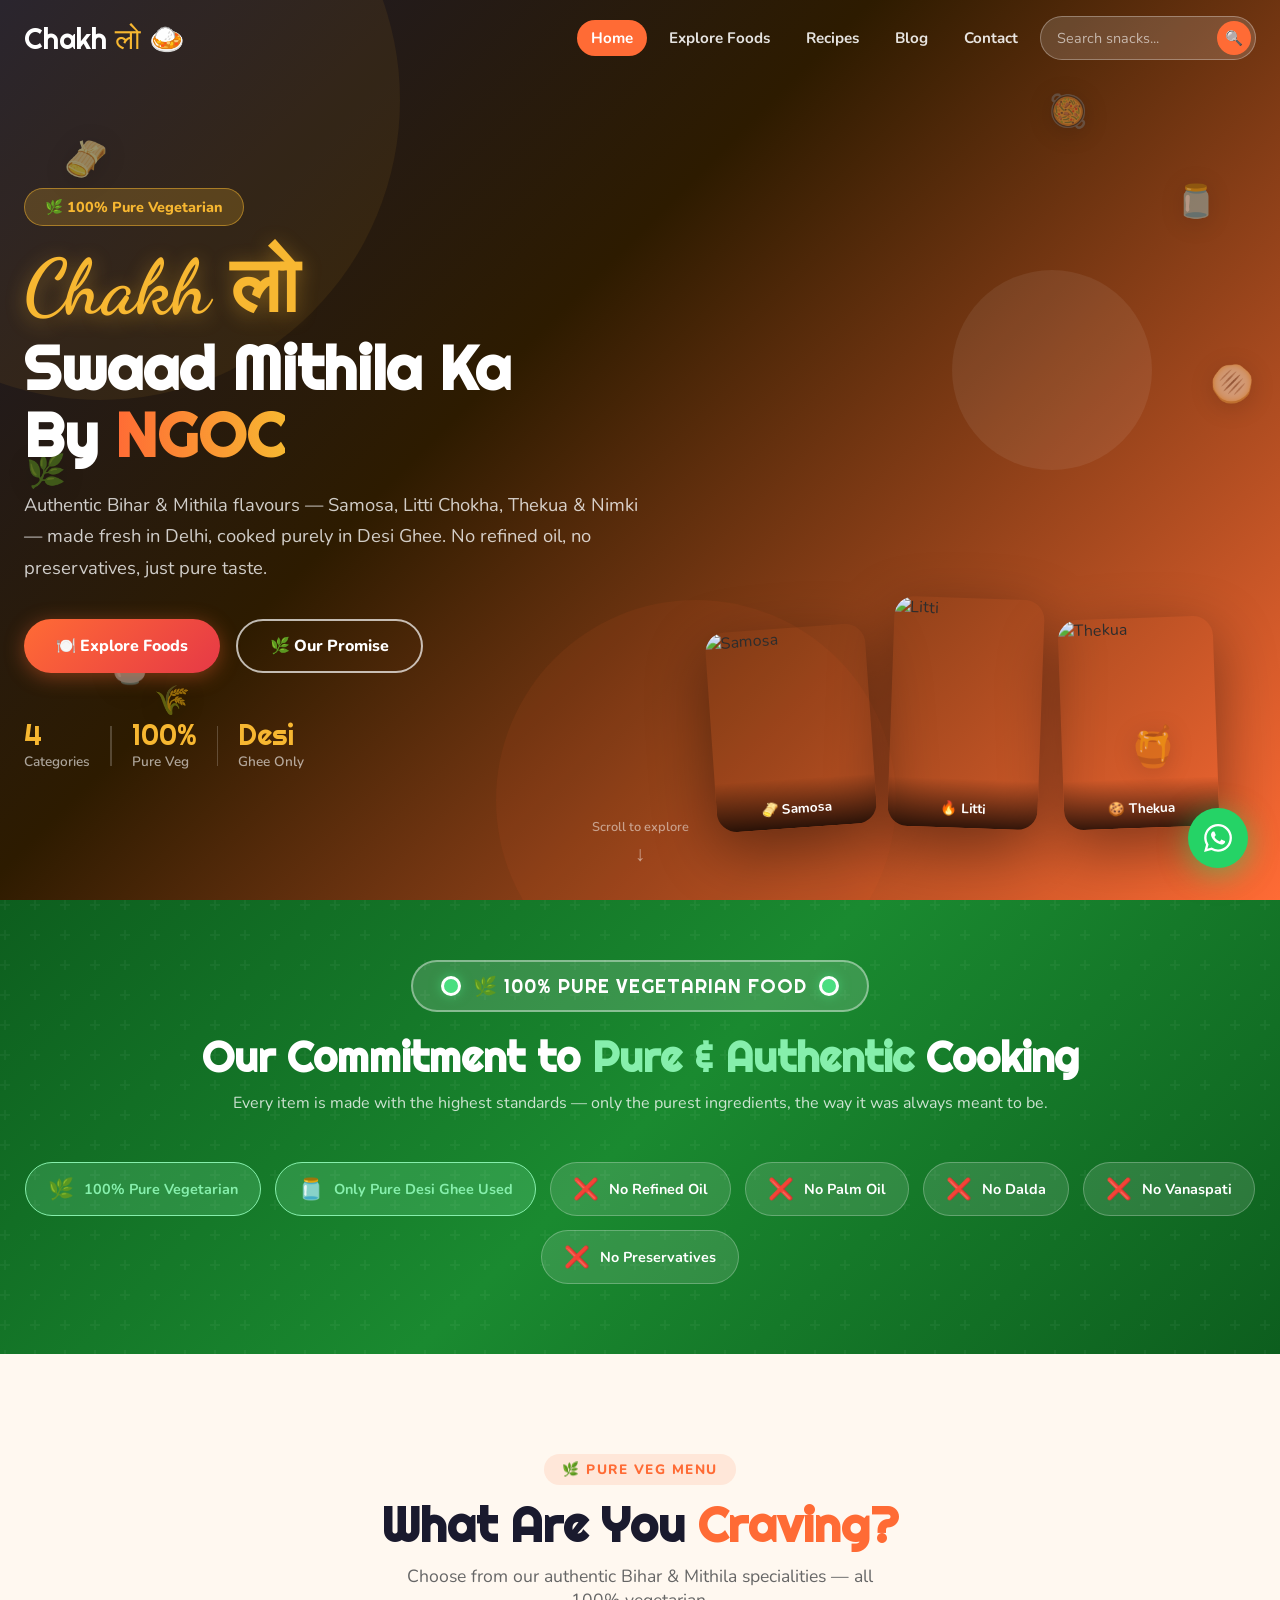
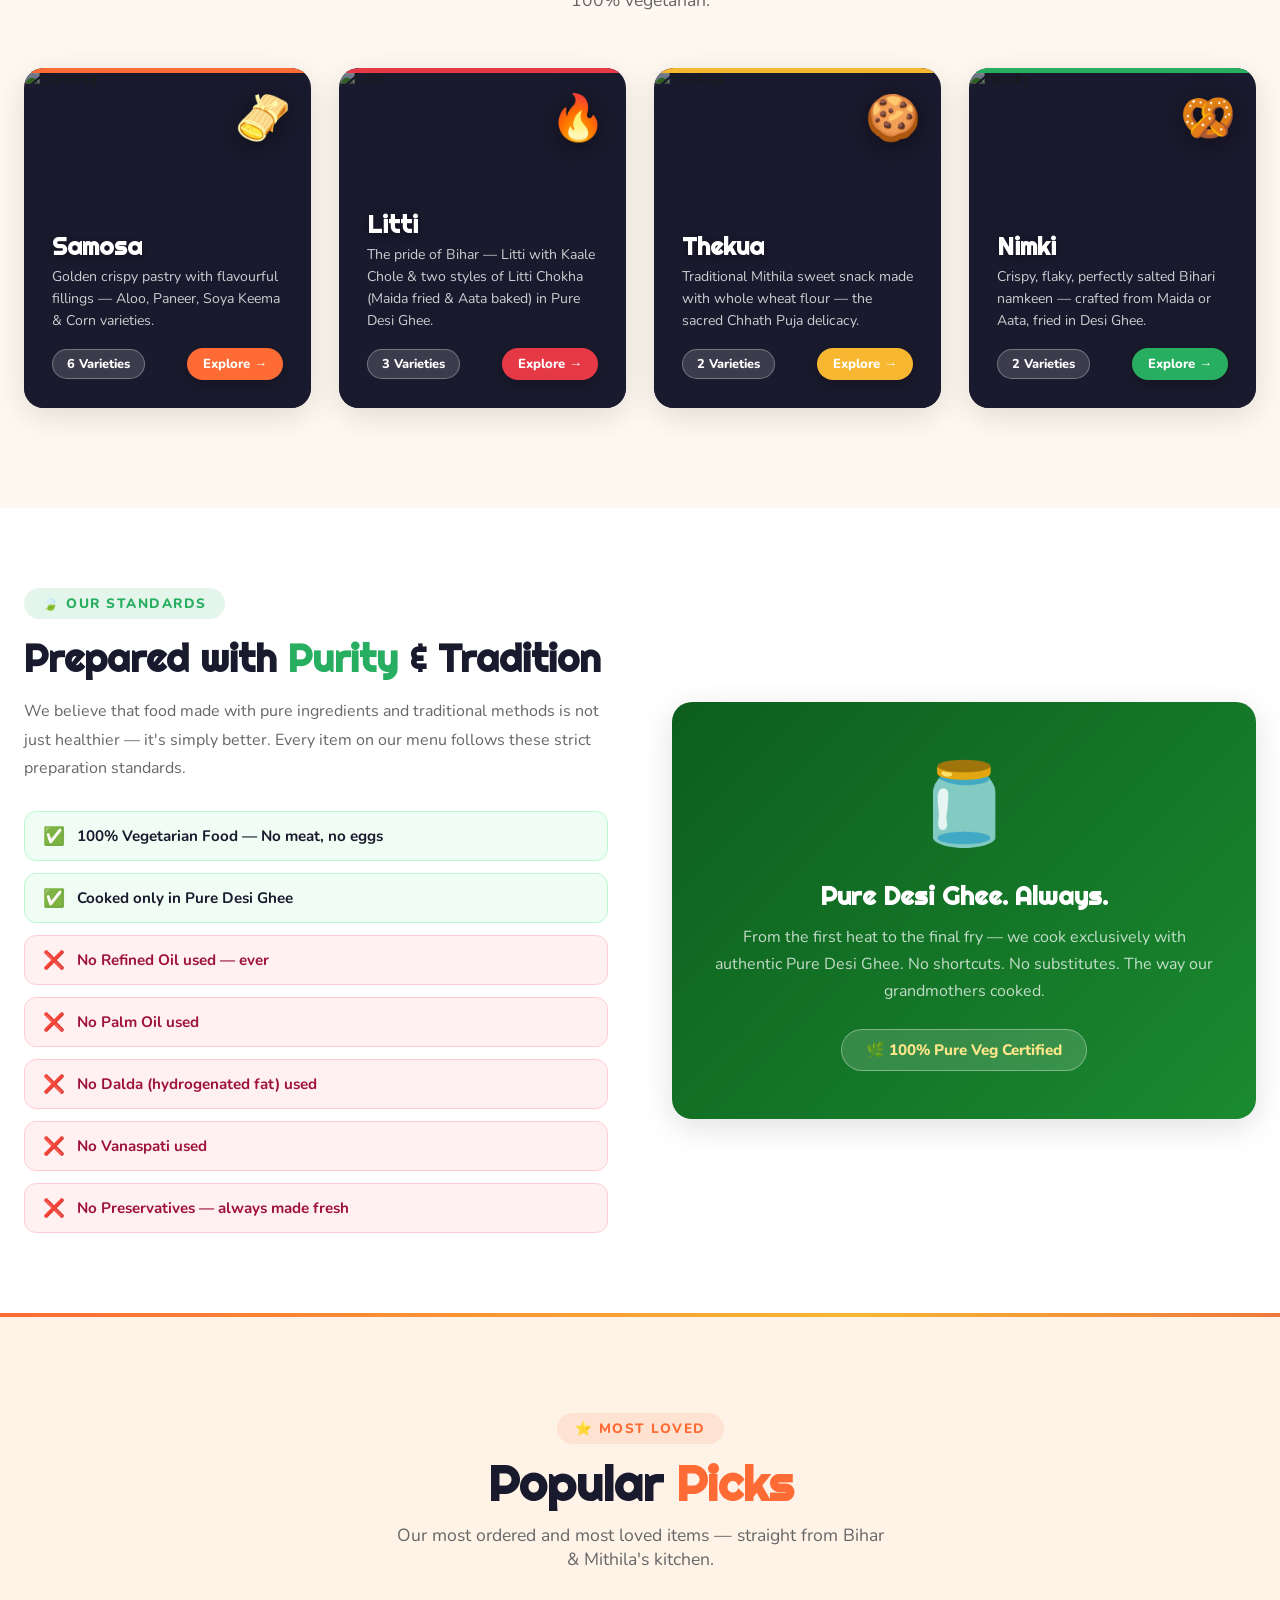
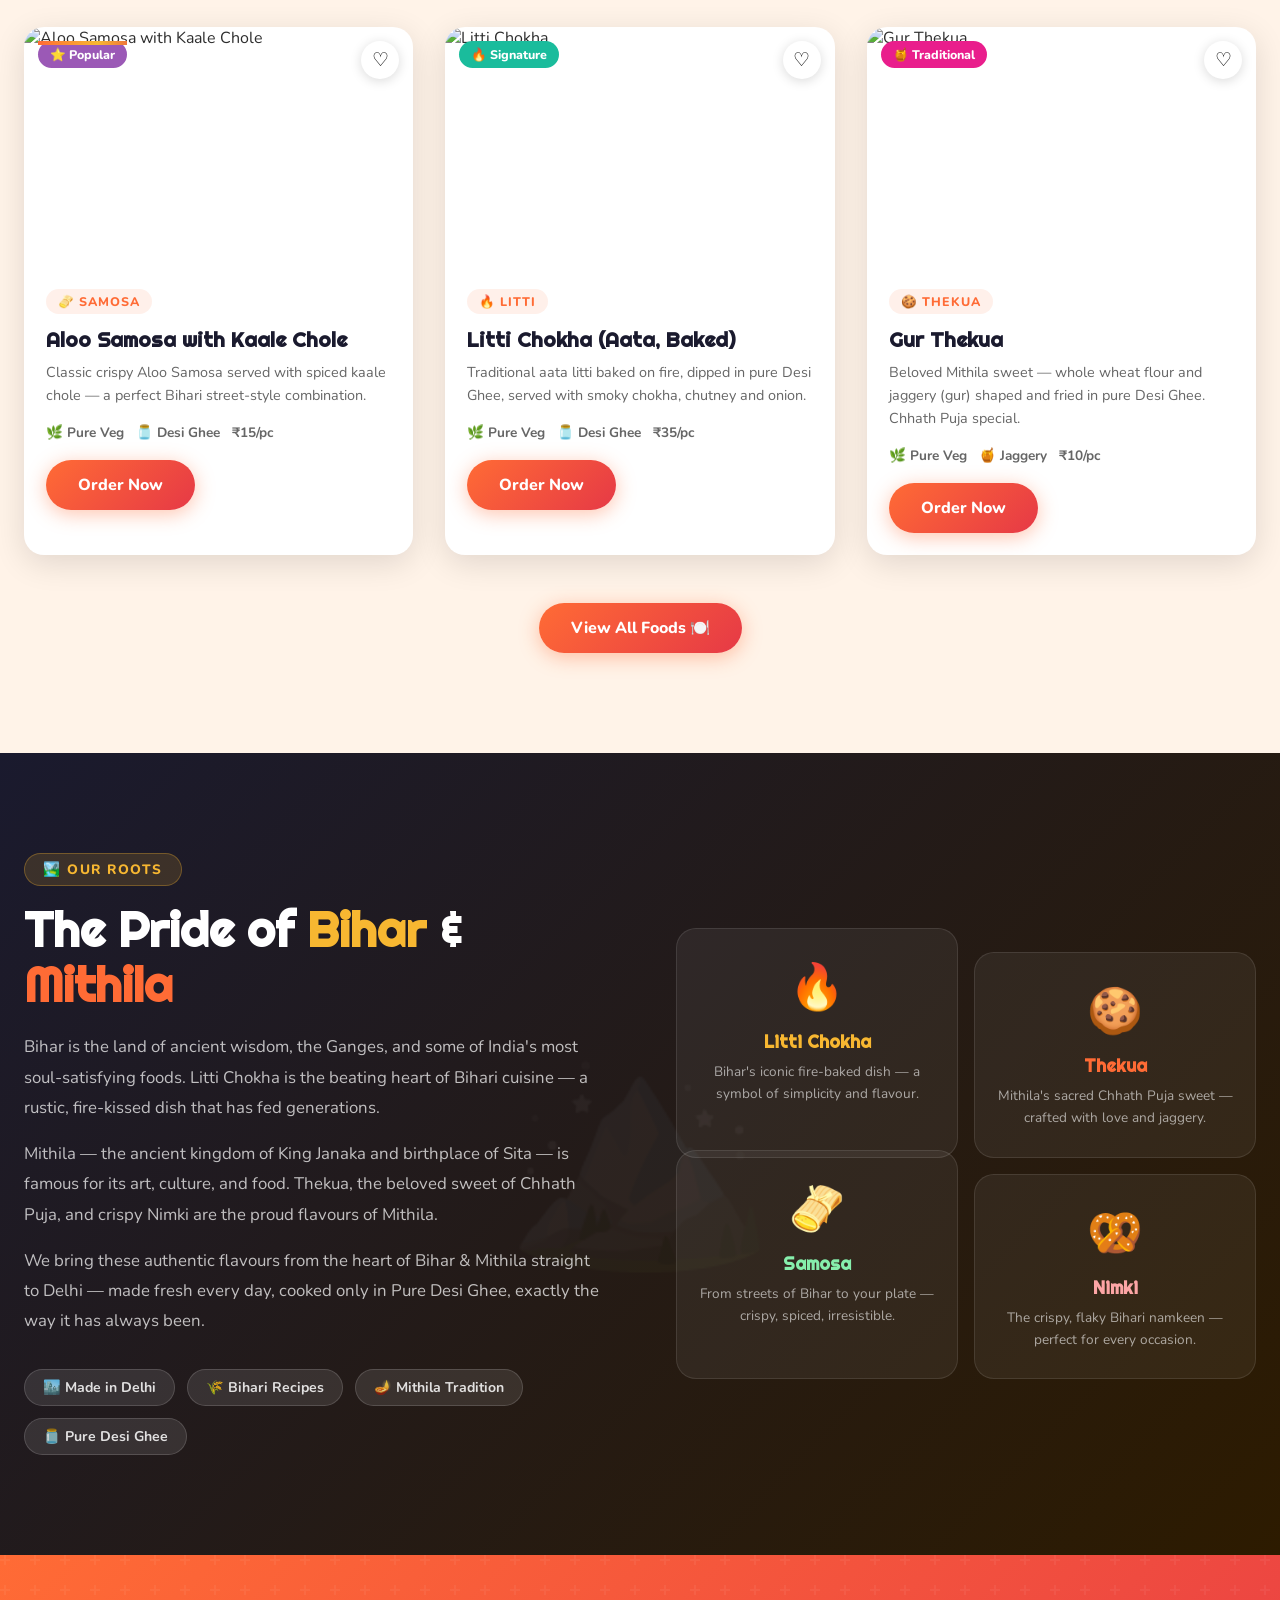
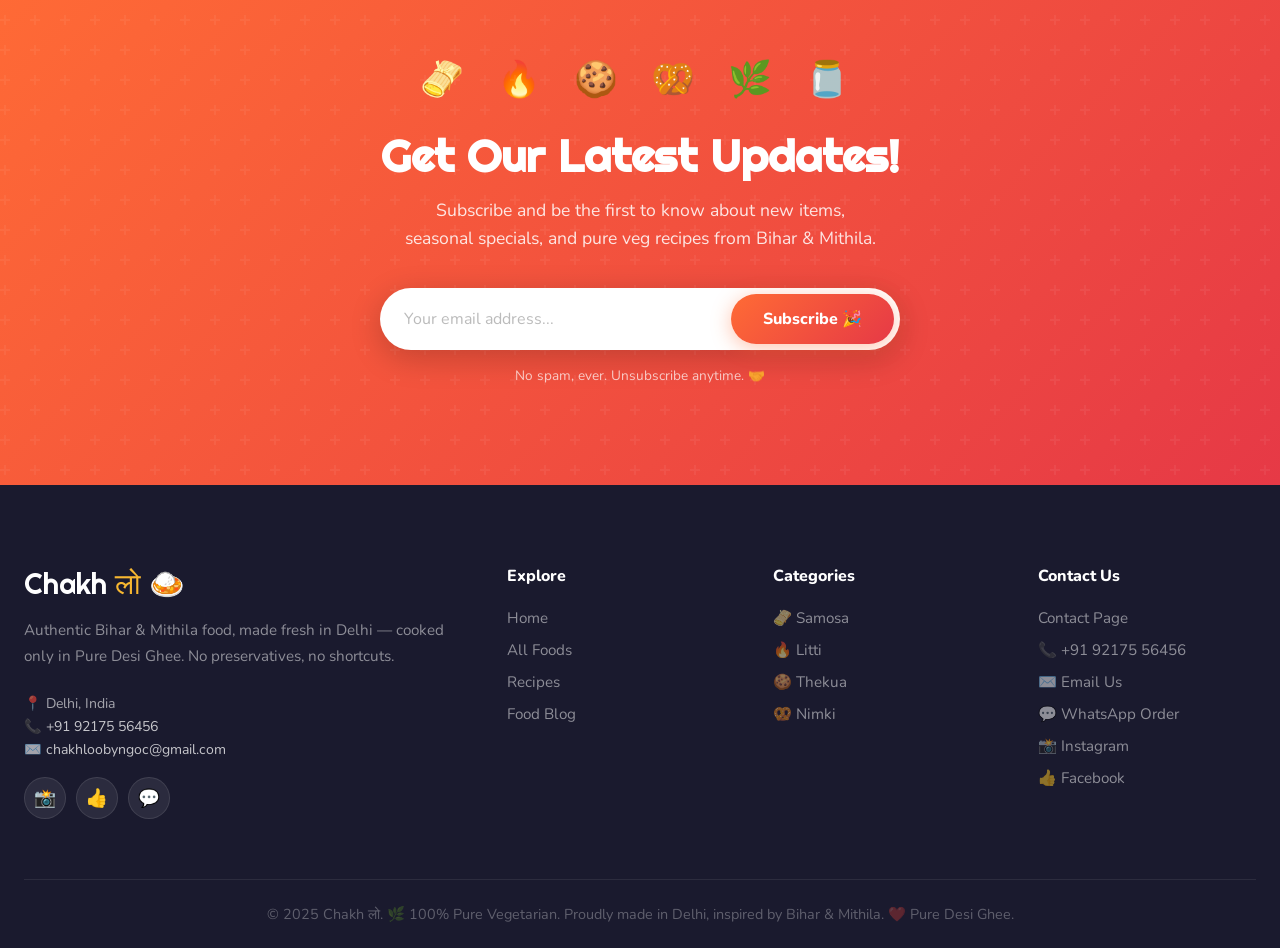
==== commit e0956b00: "Add files via upload" ====
--- a/index.html
+++ b/index.html
@@ -3,9 +3,8 @@
 <head>
   <meta charset="UTF-8" />
   <meta name="viewport" content="width=device-width, initial-scale=1.0" />
-  <title>Chakh लो – Swaad Mithila Ka</title>
-  <meta name="description" content="Chakh लो is a place where food lovers explore tasty snacks and dishes from Mithila." />
-  <meta name="keywords" content="snacks, food, street food, Indian snacks, sweets, beverages, recipes" />
+  <title>Chakh लो – Swaad Mithila Ka | 100% Pure Veg | Delhi</title>
+  <meta name="description" content="Chakh लो – 100% Pure Vegetarian food from Bihar &amp; Mithila, made fresh in Delhi. Samosa, Litti Chokha, Thekua, Nimki. Cooked only in Pure Desi Ghee. No refined oil. No preservatives." />
   <link rel="preconnect" href="https://fonts.googleapis.com" />
   <link rel="preconnect" href="https://fonts.gstatic.com" crossorigin />
   <link href="https://fonts.googleapis.com/css2?family=Righteous&family=Nunito:wght@400;600;700;800&family=Dancing+Script:wght@700&display=swap" rel="stylesheet" />
@@ -44,46 +43,46 @@
       <div class="shape s3"></div>
     </div>
     <div class="hero-food-float">
-      <div class="float-item f1">🍕</div>
-      <div class="float-item f2">🍜</div>
-      <div class="float-item f3">🧆</div>
-      <div class="float-item f4">🍦</div>
-      <div class="float-item f5">🥙</div>
-      <div class="float-item f6">🍩</div>
-      <div class="float-item f7">🌮</div>
-      <div class="float-item f8">🍣</div>
+      <div class="float-item f1">🫔</div>
+      <div class="float-item f2">🍵</div>
+      <div class="float-item f3">🫙</div>
+      <div class="float-item f4">🍯</div>
+      <div class="float-item f5">🌿</div>
+      <div class="float-item f6">🫓</div>
+      <div class="float-item f7">🌾</div>
+      <div class="float-item f8">🥘</div>
     </div>
     <div class="hero-content">
-      <div class="hero-badge">🌶️ Hot & Trending</div>
+      <div class="hero-badge">🌿 100% Pure Vegetarian</div>
       <h1 class="hero-title">
         <span class="line1">Chakh लो</span>
         <span class="line2">Swaad Mithila Ka<br/>By <em>NGOC</em></span>
       </h1>
-      <p class="hero-sub">Discover mouthwatering snacks, street food, sweets, and dishes from every corner of the world. Your next favorite bite is just a scroll away.</p>
+      <p class="hero-sub">Authentic Bihar &amp; Mithila flavours — Samosa, Litti Chokha, Thekua &amp; Nimki — made fresh in Delhi, cooked purely in Desi Ghee. No refined oil, no preservatives, just pure taste.</p>
       <div class="hero-btns">
         <a href="menu.html" class="btn btn-primary">🍽️ Explore Foods</a>
-        <a href="#popular" class="btn btn-outline">⭐ Popular Snacks</a>
+        <a href="#veg-notice" class="btn btn-outline">🌿 Our Promise</a>
       </div>
       <div class="hero-stats">
-        <div class="stat"><span>500+</span><label>Snacks</label></div>
+        <div class="stat"><span>4</span><label>Categories</label></div>
         <div class="stat-sep"></div>
-        <div class="stat"><span>30+</span><label>Cuisines</label></div>
+        <div class="stat"><span>100%</span><label>Pure Veg</label></div>
         <div class="stat-sep"></div>
-        <div class="stat"><span>10K+</span><label>Food Lovers</label></div>
+        <div class="stat"><span>Desi</span><label>Ghee Only</label></div>
       </div>
     </div>
     <div class="hero-image-stack">
       <div class="hero-img-card hc1">
-        <img src="https://images.unsplash.com/photo-1565299624946-b28f40a0ae38?w=400&q=80" alt="Pizza" loading="lazy"/>
-        <div class="img-label">🍕 Pizza</div>
+        <img src="https://images.unsplash.com/photo-1601050690597-df0568f70950?w=400&q=80" alt="Samosa" loading="lazy"/>
+        <div class="img-label">🫔 Samosa</div>
       </div>
       <div class="hero-img-card hc2">
-        <img src="https://images.unsplash.com/photo-1567620905732-2d1ec7ab7445?w=400&q=80" alt="Pancakes" loading="lazy"/>
-        <div class="img-label">🥞 Pancakes</div>
+        <img src="https://images.unsplash.com/photo-1504674900247-0877df9cc836?w=400&q=80" alt="Litti" loading="lazy"/>
+        <div class="img-label">🔥 Litti</div>
       </div>
       <div class="hero-img-card hc3">
-        <img src="https://images.unsplash.com/photo-1504674900247-0877df9cc836?w=400&q=80" alt="World Food" loading="lazy"/>
-        <div class="img-label">🌍 World Flavors</div>
+        <img src="https://images.unsplash.com/photo-1551024601-bec78aea704b?w=400&q=80" alt="Thekua" loading="lazy"/>
+        <div class="img-label">🍪 Thekua</div>
       </div>
     </div>
     <div class="hero-scroll-hint">
@@ -92,81 +91,170 @@
     </div>
   </section>
 
+  <!-- 100% VEG NOTICE BANNER -->
+  <section class="veg-notice-banner" id="veg-notice">
+    <div class="veg-notice-inner">
+      <div class="veg-notice-top reveal">
+        <div class="veg-main-badge">
+          <div class="veg-dot"></div>
+          <span>🌿 100% PURE VEGETARIAN FOOD</span>
+          <div class="veg-dot"></div>
+        </div>
+        <h2>Our Commitment to <em>Pure &amp; Authentic</em> Cooking</h2>
+        <p>Every item is made with the highest standards — only the purest ingredients, the way it was always meant to be.</p>
+      </div>
+      <div class="veg-pills reveal">
+        <div class="veg-pill highlight">
+          <span class="pill-icon">🌿</span>
+          <span>100% Pure Vegetarian</span>
+        </div>
+        <div class="veg-pill highlight">
+          <span class="pill-icon">🫙</span>
+          <span>Only Pure Desi Ghee Used</span>
+        </div>
+        <div class="veg-pill">
+          <span class="pill-icon">❌</span>
+          <span>No Refined Oil</span>
+        </div>
+        <div class="veg-pill">
+          <span class="pill-icon">❌</span>
+          <span>No Palm Oil</span>
+        </div>
+        <div class="veg-pill">
+          <span class="pill-icon">❌</span>
+          <span>No Dalda</span>
+        </div>
+        <div class="veg-pill">
+          <span class="pill-icon">❌</span>
+          <span>No Vanaspati</span>
+        </div>
+        <div class="veg-pill">
+          <span class="pill-icon">❌</span>
+          <span>No Preservatives</span>
+        </div>
+      </div>
+    </div>
+  </section>
+
   <!-- CATEGORIES -->
   <section class="categories" id="categories">
     <div class="container">
       <div class="section-header">
-        <span class="tag">Browse by Type</span>
+        <span class="tag">🌿 Pure Veg Menu</span>
         <h2>What Are You <em>Craving?</em></h2>
-        <p>Pick a category and dive into a world of flavors</p>
+        <p>Choose from our authentic Bihar &amp; Mithila specialities — all 100% vegetarian.</p>
       </div>
       <div class="categories-grid">
-        <a href="menu.html?cat=street" class="cat-card" style="--c:#FF6B35">
+
+        <a href="menu.html?cat=samosa" class="cat-card reveal" style="--c: #FF6B35;">
           <div class="cat-img">
-            <img src="https://images.unsplash.com/photo-1476718406336-bb5a9690ee2a?w=400&q=80" alt="Street Food" loading="lazy"/>
-          </div>
+            <img src="https://images.unsplash.com/photo-1601050690597-df0568f70950?w=600&q=80" alt="Samosa" loading="lazy"/>
+          </div>
+          <span class="cat-emoji">🫔</span>
           <div class="cat-info">
-            <span class="cat-emoji">🛺</span>
-            <h3>Street Food</h3>
-            <p>Chaat, Pani Puri, Vada Pav & more</p>
-            <span class="cat-count">82 items</span>
+            <h3>Samosa</h3>
+            <p>Golden crispy pastry with flavourful fillings — Aloo, Paneer, Soya Keema &amp; Corn varieties.</p>
+            <div class="cat-footer">
+              <span class="cat-count">6 Varieties</span>
+              <span class="cat-explore">Explore →</span>
+            </div>
           </div>
         </a>
-        <a href="menu.html?cat=indian" class="cat-card" style="--c:#F7B731">
+
+        <a href="menu.html?cat=litti" class="cat-card reveal" style="--c: #E63946;">
           <div class="cat-img">
-            <img src="https://images.unsplash.com/photo-1606491956689-2ea866880c84?w=400&q=80" alt="Indian Snacks" loading="lazy"/>
-          </div>
+            <img src="https://images.unsplash.com/photo-1504674900247-0877df9cc836?w=600&q=80" alt="Litti" loading="lazy"/>
+          </div>
+          <span class="cat-emoji">🔥</span>
           <div class="cat-info">
-            <span class="cat-emoji">🫙</span>
-            <h3>Indian Snacks</h3>
-            <p>Namkeen, Murukku, Bhujia & more</p>
-            <span class="cat-count">97 items</span>
+            <h3>Litti</h3>
+            <p>The pride of Bihar — Litti with Kaale Chole &amp; two styles of Litti Chokha (Maida fried &amp; Aata baked) in Pure Desi Ghee.</p>
+            <div class="cat-footer">
+              <span class="cat-count">3 Varieties</span>
+              <span class="cat-explore">Explore →</span>
+            </div>
           </div>
         </a>
-        <a href="menu.html?cat=fast" class="cat-card" style="--c:#E74C3C">
+
+        <a href="menu.html?cat=thekua" class="cat-card reveal" style="--c: #F7B731;">
           <div class="cat-img">
-            <img src="https://images.unsplash.com/photo-1568901346375-23c9450c58cd?w=400&q=80" alt="Fast Food" loading="lazy"/>
-          </div>
+            <img src="https://images.unsplash.com/photo-1551024601-bec78aea704b?w=600&q=80" alt="Thekua" loading="lazy"/>
+          </div>
+          <span class="cat-emoji">🍪</span>
           <div class="cat-info">
-            <span class="cat-emoji">🍔</span>
-            <h3>Fast Food</h3>
-            <p>Burgers, Fries, Wraps & more</p>
-            <span class="cat-count">64 items</span>
+            <h3>Thekua</h3>
+            <p>Traditional Mithila sweet snack made with whole wheat flour — the sacred Chhath Puja delicacy.</p>
+            <div class="cat-footer">
+              <span class="cat-count">2 Varieties</span>
+              <span class="cat-explore">Explore →</span>
+            </div>
           </div>
         </a>
-        <a href="menu.html?cat=sweets" class="cat-card" style="--c:#9B59B6">
+
+        <a href="menu.html?cat=nimki" class="cat-card reveal" style="--c: #27AE60;">
           <div class="cat-img">
-            <img src="https://images.unsplash.com/photo-1551024601-bec78aea704b?w=400&q=80" alt="Sweets" loading="lazy"/>
-          </div>
+            <img src="https://images.unsplash.com/photo-1455619452474-d2be8b1e70cd?w=600&q=80" alt="Nimki" loading="lazy"/>
+          </div>
+          <span class="cat-emoji">🥨</span>
           <div class="cat-info">
-            <span class="cat-emoji">🍮</span>
-            <h3>Sweets & Desserts</h3>
-            <p>Gulab Jamun, Halwa, Cakes</p>
-            <span class="cat-count">75 items</span>
+            <h3>Nimki</h3>
+            <p>Crispy, flaky, perfectly salted Bihari namkeen — crafted from Maida or Aata, fried in Desi Ghee.</p>
+            <div class="cat-footer">
+              <span class="cat-count">2 Varieties</span>
+              <span class="cat-explore">Explore →</span>
+            </div>
           </div>
         </a>
-        <a href="menu.html?cat=beverages" class="cat-card" style="--c:#1ABC9C">
-          <div class="cat-img">
-            <img src="https://images.unsplash.com/photo-1544145945-f90425340c7e?w=400&q=80" alt="Beverages" loading="lazy"/>
-          </div>
-          <div class="cat-info">
-            <span class="cat-emoji">🥤</span>
-            <h3>Beverages</h3>
-            <p>Lassi, Chai, Juices & more</p>
-            <span class="cat-count">43 items</span>
-          </div>
-        </a>
-        <a href="menu.html?cat=healthy" class="cat-card" style="--c:#27AE60">
-          <div class="cat-img">
-            <img src="https://images.unsplash.com/photo-1512621776951-a57141f2eefd?w=400&q=80" alt="Healthy Snacks" loading="lazy"/>
-          </div>
-          <div class="cat-info">
-            <span class="cat-emoji">🥗</span>
-            <h3>Healthy Snacks</h3>
-            <p>Sprouts, Salads, Nuts & seeds</p>
-            <span class="cat-count">56 items</span>
-          </div>
-        </a>
+
+      </div>
+    </div>
+  </section>
+
+  <!-- INGREDIENT POLICY -->
+  <section class="ingredient-policy">
+    <div class="container">
+      <div class="ingredient-policy-inner">
+        <div class="policy-text reveal">
+          <span class="tag">🍃 Our Standards</span>
+          <h2>Prepared with <em>Purity</em> &amp; Tradition</h2>
+          <p>We believe that food made with pure ingredients and traditional methods is not just healthier — it's simply better. Every item on our menu follows these strict preparation standards.</p>
+          <div class="policy-list">
+            <div class="policy-item">
+              <span class="check">✅</span>
+              <span>100% Vegetarian Food — No meat, no eggs</span>
+            </div>
+            <div class="policy-item">
+              <span class="check">✅</span>
+              <span>Cooked only in Pure Desi Ghee</span>
+            </div>
+            <div class="policy-item no-item">
+              <span class="check">❌</span>
+              <span>No Refined Oil used — ever</span>
+            </div>
+            <div class="policy-item no-item">
+              <span class="check">❌</span>
+              <span>No Palm Oil used</span>
+            </div>
+            <div class="policy-item no-item">
+              <span class="check">❌</span>
+              <span>No Dalda (hydrogenated fat) used</span>
+            </div>
+            <div class="policy-item no-item">
+              <span class="check">❌</span>
+              <span>No Vanaspati used</span>
+            </div>
+            <div class="policy-item no-item">
+              <span class="check">❌</span>
+              <span>No Preservatives — always made fresh</span>
+            </div>
+          </div>
+        </div>
+        <div class="policy-visual reveal">
+          <div class="policy-visual-icon">🫙</div>
+          <h3>Pure Desi Ghee. Always.</h3>
+          <p>From the first heat to the final fry — we cook exclusively with authentic Pure Desi Ghee. No shortcuts. No substitutes. The way our grandmothers cooked.</p>
+          <div class="ghee-badge">🌿 100% Pure Veg Certified</div>
+        </div>
       </div>
     </div>
   </section>
@@ -175,121 +263,66 @@
   <section class="popular" id="popular">
     <div class="container">
       <div class="section-header">
-        <span class="tag">🔥 Trending Now</span>
-        <h2>Popular <em>Foods</em> Right Now</h2>
-        <p>Most loved snacks by our food community this week</p>
+        <span class="tag">⭐ Most Loved</span>
+        <h2>Popular <em>Picks</em></h2>
+        <p>Our most ordered and most loved items — straight from Bihar &amp; Mithila's kitchen.</p>
       </div>
       <div class="popular-grid">
 
-        <div class="food-card">
+        <div class="food-card reveal">
           <div class="food-card-img">
-            <img src="https://images.unsplash.com/photo-1601050690597-df0568f70950?w=500&q=80" alt="Samosa" loading="lazy"/>
-            <span class="food-badge hot">🔥 Hot</span>
+            <span class="food-badge popular">⭐ Popular</span>
             <button class="wishlist-btn" onclick="toggleWishlist(this)">♡</button>
+            <img src="https://images.unsplash.com/photo-1601050690597-df0568f70950?w=500&q=80" alt="Aloo Samosa with Kaale Chole" loading="lazy"/>
           </div>
           <div class="food-card-body">
-            <span class="food-tag">Street Food</span>
-            <h3>Crispy Samosa</h3>
-            <p>Golden fried pastry stuffed with spiced potatoes and peas. A timeless Indian classic.</p>
+            <span class="food-tag">🫔 Samosa</span>
+            <h3>Aloo Samosa with Kaale Chole</h3>
+            <p>Classic crispy Aloo Samosa served with spiced kaale chole — a perfect Bihari street-style combination.</p>
             <div class="food-meta">
-              <span>⭐ 4.9</span>
-              <span>⏱ 30 min</span>
-              <span>🌶️ Medium</span>
-            </div>
-            <a href="recipes.html#samosa" class="btn btn-sm">View Recipe →</a>
-          </div>
-        </div>
-
-        <div class="food-card">
+              <span>🌿 Pure Veg</span>
+              <span>🫙 Desi Ghee</span>
+              <span>₹15/pc</span>
+            </div>
+            <a href="menu.html?cat=samosa" class="btn btn-primary">Order Now</a>
+          </div>
+        </div>
+
+        <div class="food-card reveal">
           <div class="food-card-img">
-            <img src="https://images.unsplash.com/photo-1631515243349-e0cb75fb8d3a?w=500&q=80" alt="Pani Puri" loading="lazy"/>
-            <span class="food-badge new">✨ New</span>
+            <span class="food-badge new">🔥 Signature</span>
             <button class="wishlist-btn" onclick="toggleWishlist(this)">♡</button>
+            <img src="https://images.unsplash.com/photo-1504674900247-0877df9cc836?w=500&q=80" alt="Litti Chokha" loading="lazy"/>
           </div>
           <div class="food-card-body">
-            <span class="food-tag">Street Food</span>
-            <h3>Pani Puri</h3>
-            <p>Crispy puris filled with tangy tamarind water, chickpeas, and spicy chutney.</p>
+            <span class="food-tag">🔥 Litti</span>
+            <h3>Litti Chokha (Aata, Baked)</h3>
+            <p>Traditional aata litti baked on fire, dipped in pure Desi Ghee, served with smoky chokha, chutney and onion.</p>
             <div class="food-meta">
-              <span>⭐ 4.8</span>
-              <span>⏱ 20 min</span>
-              <span>🌶️ Spicy</span>
-            </div>
-            <a href="recipes.html#panipuri" class="btn btn-sm">View Recipe →</a>
-          </div>
-        </div>
-
-        <div class="food-card">
+              <span>🌿 Pure Veg</span>
+              <span>🫙 Desi Ghee</span>
+              <span>₹35/pc</span>
+            </div>
+            <a href="menu.html?cat=litti" class="btn btn-primary">Order Now</a>
+          </div>
+        </div>
+
+        <div class="food-card reveal">
           <div class="food-card-img">
-            <img src="https://images.unsplash.com/photo-1563379926898-05f4575a45d8?w=500&q=80" alt="Biryani" loading="lazy"/>
-            <span class="food-badge popular">❤️ Loved</span>
+            <span class="food-badge sweet">🍯 Traditional</span>
             <button class="wishlist-btn" onclick="toggleWishlist(this)">♡</button>
+            <img src="https://images.unsplash.com/photo-1551024601-bec78aea704b?w=500&q=80" alt="Gur Thekua" loading="lazy"/>
           </div>
           <div class="food-card-body">
-            <span class="food-tag">Main Course</span>
-            <h3>Chicken Biryani</h3>
-            <p>Fragrant basmati rice layered with spiced chicken, fried onions, and saffron.</p>
+            <span class="food-tag">🍪 Thekua</span>
+            <h3>Gur Thekua</h3>
+            <p>Beloved Mithila sweet — whole wheat flour and jaggery (gur) shaped and fried in pure Desi Ghee. Chhath Puja special.</p>
             <div class="food-meta">
-              <span>⭐ 5.0</span>
-              <span>⏱ 60 min</span>
-              <span>🌶️ Medium</span>
-            </div>
-            <a href="recipes.html#biryani" class="btn btn-sm">View Recipe →</a>
-          </div>
-        </div>
-
-        <div class="food-card">
-          <div class="food-card-img">
-            <img src="https://images.unsplash.com/photo-1589302168068-964664d93dc0?w=500&q=80" alt="Dosa" loading="lazy"/>
-            <button class="wishlist-btn" onclick="toggleWishlist(this)">♡</button>
-          </div>
-          <div class="food-card-body">
-            <span class="food-tag">South Indian</span>
-            <h3>Masala Dosa</h3>
-            <p>Crispy fermented rice crepe served with potato masala, sambar, and coconut chutney.</p>
-            <div class="food-meta">
-              <span>⭐ 4.7</span>
-              <span>⏱ 25 min</span>
-              <span>🌶️ Mild</span>
-            </div>
-            <a href="recipes.html#dosa" class="btn btn-sm">View Recipe →</a>
-          </div>
-        </div>
-
-        <div class="food-card">
-          <div class="food-card-img">
-            <img src="https://images.unsplash.com/photo-1567620905732-2d1ec7ab7445?w=500&q=80" alt="Pancakes" loading="lazy"/>
-            <button class="wishlist-btn" onclick="toggleWishlist(this)">♡</button>
-          </div>
-          <div class="food-card-body">
-            <span class="food-tag">Breakfast</span>
-            <h3>Fluffy Pancakes</h3>
-            <p>Stack of golden pancakes drizzled with maple syrup, fresh berries, and whipped cream.</p>
-            <div class="food-meta">
-              <span>⭐ 4.6</span>
-              <span>⏱ 15 min</span>
-              <span>🌶️ None</span>
-            </div>
-            <a href="recipes.html#pancakes" class="btn btn-sm">View Recipe →</a>
-          </div>
-        </div>
-
-        <div class="food-card">
-          <div class="food-card-img">
-            <img src="https://images.unsplash.com/photo-1551024601-bec78aea704b?w=500&q=80" alt="Desserts" loading="lazy"/>
-            <span class="food-badge sweet">🍭 Sweet</span>
-            <button class="wishlist-btn" onclick="toggleWishlist(this)">♡</button>
-          </div>
-          <div class="food-card-body">
-            <span class="food-tag">Dessert</span>
-            <h3>Gulab Jamun</h3>
-            <p>Soft milk-solid dumplings soaked in rose-flavored sugar syrup. Irresistibly sweet.</p>
-            <div class="food-meta">
-              <span>⭐ 4.9</span>
-              <span>⏱ 40 min</span>
-              <span>🌶️ None</span>
-            </div>
-            <a href="recipes.html#gulabjamun" class="btn btn-sm">View Recipe →</a>
+              <span>🌿 Pure Veg</span>
+              <span>🍯 Jaggery</span>
+              <span>₹10/pc</span>
+            </div>
+            <a href="menu.html?cat=thekua" class="btn btn-primary">Order Now</a>
           </div>
         </div>
 
@@ -300,58 +333,45 @@
     </div>
   </section>
 
-  <!-- SNACK OF THE DAY -->
-  <section class="snack-of-day">
-    <div class="container">
-      <div class="sotd-inner">
-        <div class="sotd-text">
-          <div class="sotd-label">⭐ Featured Snack of the Day</div>
-          <h2>Vada Pav – <em>Mumbai's Pride</em></h2>
-          <p class="sotd-desc">Often called "India's Burger," Vada Pav is a spiced potato fritter (vada) tucked inside a soft bread roll (pav), served with dry garlic chutney, green chutney, and fried green chilli. It's cheap, filling, and absolutely explosive in flavor — no wonder it feeds millions on Mumbai streets every single day.</p>
-          <div class="sotd-tags">
-            <span>🌶️ Spicy</span>
-            <span>🧅 Vegetarian</span>
-            <span>💰 Budget-friendly</span>
-            <span>⚡ Quick Bite</span>
-          </div>
-          <div class="sotd-actions">
-            <a href="recipes.html#vadapav" class="btn btn-primary">Get the Recipe</a>
-            <a href="menu.html?cat=street" class="btn btn-outline-dark">More Street Food</a>
-          </div>
-        </div>
-        <div class="sotd-img">
-          <div class="sotd-img-wrap">
-            <img src="https://images.unsplash.com/photo-1606491956689-2ea866880c84?w=700&q=85" alt="Vada Pav" loading="lazy"/>
-            <div class="sotd-badge">🏆 Today's Pick</div>
-          </div>
-        </div>
-      </div>
-    </div>
-  </section>
-
-  <!-- ABOUT -->
-  <section class="about" id="about">
-    <div class="container">
-      <div class="about-inner">
-        <div class="about-visuals">
-          <div class="about-img-grid">
-            <img src="https://images.unsplash.com/photo-1476718406336-bb5a9690ee2a?w=300&q=80" alt="Street Food" loading="lazy"/>
-            <img src="https://images.unsplash.com/photo-1541518763669-27fef04b14ea?w=300&q=80" alt="Indian Food" loading="lazy"/>
-            <img src="https://images.unsplash.com/photo-1455619452474-d2be8b1e70cd?w=300&q=80" alt="Spices" loading="lazy"/>
-            <img src="https://images.unsplash.com/photo-1578985545062-69928b1d9587?w=300&q=80" alt="Cake" loading="lazy"/>
-          </div>
-        </div>
-        <div class="about-text">
-          <span class="tag">Our Story</span>
-          <h2>What is <em>Chakh लो?</em></h2>
-          <p>"Chakkh" means to taste in Hindi — and that's exactly what Chakh लो is all about. We are a passionate platform for food lovers who want to explore, discover, and celebrate the incredible world of snacks and street food.</p>
-          <p>From fiery Mumbai street stalls to cozy grandma kitchens, from fast food joints to traditional sweet shops — Chakh लो brings every bite to your fingertips. Explore recipes, discover new cuisines, and satisfy your cravings with us.</p>
-          <div class="about-pillars">
-            <div class="pillar">🌏 <span>Global Flavors</span></div>
-            <div class="pillar">📖 <span>Real Recipes</span></div>
-            <div class="pillar">❤️ <span>Made with Love</span></div>
-          </div>
-          <a href="contact.html" class="btn btn-primary">Join the Community</a>
+  <!-- BIHAR & MITHILA SECTION -->
+  <section style="padding:100px 0;background:linear-gradient(135deg,#1A1A2E 0%,#2D1B00 100%);position:relative;overflow:hidden;">
+    <div style="position:absolute;inset:0;pointer-events:none;opacity:0.04;font-size:220px;display:flex;align-items:center;justify-content:center;">🏔️</div>
+    <div class="container">
+      <div style="display:grid;grid-template-columns:1fr 1fr;gap:72px;align-items:center;">
+        <div class="reveal">
+          <span style="display:inline-block;background:rgba(247,183,49,0.15);color:#F7B731;font-weight:800;font-size:0.85rem;letter-spacing:1.5px;text-transform:uppercase;padding:6px 18px;border-radius:50px;margin-bottom:16px;border:1.5px solid rgba(247,183,49,0.3);">🏞️ Our Roots</span>
+          <h2 style="font-family:var(--font-display);font-size:clamp(2rem,4vw,3rem);color:white;line-height:1.15;margin-bottom:20px;">The Pride of <span style="color:#F7B731;">Bihar</span> &amp; <span style="color:var(--orange);">Mithila</span></h2>
+          <p style="color:rgba(255,255,255,0.72);font-size:1.05rem;line-height:1.8;margin-bottom:16px;">Bihar is the land of ancient wisdom, the Ganges, and some of India's most soul-satisfying foods. Litti Chokha is the beating heart of Bihari cuisine — a rustic, fire-kissed dish that has fed generations.</p>
+          <p style="color:rgba(255,255,255,0.72);font-size:1.05rem;line-height:1.8;margin-bottom:16px;">Mithila — the ancient kingdom of King Janaka and birthplace of Sita — is famous for its art, culture, and food. Thekua, the beloved sweet of Chhath Puja, and crispy Nimki are the proud flavours of Mithila.</p>
+          <p style="color:rgba(255,255,255,0.72);font-size:1.05rem;line-height:1.8;margin-bottom:32px;">We bring these authentic flavours from the heart of Bihar &amp; Mithila straight to Delhi — made fresh every day, cooked only in Pure Desi Ghee, exactly the way it has always been.</p>
+          <div style="display:flex;gap:12px;flex-wrap:wrap;">
+            <span style="background:rgba(255,255,255,0.1);color:rgba(255,255,255,0.85);padding:8px 18px;border-radius:50px;font-size:0.88rem;font-weight:700;border:1px solid rgba(255,255,255,0.15);">🏙️ Made in Delhi</span>
+            <span style="background:rgba(255,255,255,0.1);color:rgba(255,255,255,0.85);padding:8px 18px;border-radius:50px;font-size:0.88rem;font-weight:700;border:1px solid rgba(255,255,255,0.15);">🌾 Bihari Recipes</span>
+            <span style="background:rgba(255,255,255,0.1);color:rgba(255,255,255,0.85);padding:8px 18px;border-radius:50px;font-size:0.88rem;font-weight:700;border:1px solid rgba(255,255,255,0.15);">🪔 Mithila Tradition</span>
+            <span style="background:rgba(255,255,255,0.1);color:rgba(255,255,255,0.85);padding:8px 18px;border-radius:50px;font-size:0.88rem;font-weight:700;border:1px solid rgba(255,255,255,0.15);">🫙 Pure Desi Ghee</span>
+          </div>
+        </div>
+        <div class="reveal" style="display:grid;grid-template-columns:1fr 1fr;gap:16px;">
+          <div style="background:rgba(255,255,255,0.06);border:1.5px solid rgba(255,255,255,0.1);border-radius:var(--radius);padding:28px 20px;text-align:center;">
+            <div style="font-size:2.8rem;margin-bottom:12px;">🔥</div>
+            <h4 style="color:#F7B731;font-family:var(--font-display);font-size:1.1rem;margin-bottom:8px;">Litti Chokha</h4>
+            <p style="color:rgba(255,255,255,0.6);font-size:0.85rem;line-height:1.6;">Bihar's iconic fire-baked dish — a symbol of simplicity and flavour.</p>
+          </div>
+          <div style="background:rgba(255,255,255,0.06);border:1.5px solid rgba(255,255,255,0.1);border-radius:var(--radius);padding:28px 20px;text-align:center;margin-top:24px;">
+            <div style="font-size:2.8rem;margin-bottom:12px;">🍪</div>
+            <h4 style="color:var(--orange);font-family:var(--font-display);font-size:1.1rem;margin-bottom:8px;">Thekua</h4>
+            <p style="color:rgba(255,255,255,0.6);font-size:0.85rem;line-height:1.6;">Mithila's sacred Chhath Puja sweet — crafted with love and jaggery.</p>
+          </div>
+          <div style="background:rgba(255,255,255,0.06);border:1.5px solid rgba(255,255,255,0.1);border-radius:var(--radius);padding:28px 20px;text-align:center;margin-top:-24px;">
+            <div style="font-size:2.8rem;margin-bottom:12px;">🫔</div>
+            <h4 style="color:#86efac;font-family:var(--font-display);font-size:1.1rem;margin-bottom:8px;">Samosa</h4>
+            <p style="color:rgba(255,255,255,0.6);font-size:0.85rem;line-height:1.6;">From streets of Bihar to your plate — crispy, spiced, irresistible.</p>
+          </div>
+          <div style="background:rgba(255,255,255,0.06);border:1.5px solid rgba(255,255,255,0.1);border-radius:var(--radius);padding:28px 20px;text-align:center;">
+            <div style="font-size:2.8rem;margin-bottom:12px;">🥨</div>
+            <h4 style="color:#fca5a5;font-family:var(--font-display);font-size:1.1rem;margin-bottom:8px;">Nimki</h4>
+            <p style="color:rgba(255,255,255,0.6);font-size:0.85rem;line-height:1.6;">The crispy, flaky Bihari namkeen — perfect for every occasion.</p>
+          </div>
         </div>
       </div>
     </div>
@@ -361,9 +381,9 @@
   <section class="newsletter">
     <div class="container">
       <div class="newsletter-inner">
-        <div class="nl-emojis">🍕 🧆 🍜 🍩 🥙 🍣</div>
-        <h2>Never Miss a Yummy Update!</h2>
-        <p>Subscribe to get new snack discoveries, trending recipes, and exclusive food stories every week.</p>
+        <div class="nl-emojis">🫔 🔥 🍪 🥨 🌿 🫙</div>
+        <h2>Get Our Latest Updates!</h2>
+        <p>Subscribe and be the first to know about new items, seasonal specials, and pure veg recipes from Bihar &amp; Mithila.</p>
         <form class="nl-form" onsubmit="handleSubscribe(event)">
           <div class="nl-input-group">
             <input type="email" placeholder="Your email address..." required id="nlEmail"/>
@@ -371,23 +391,30 @@
           </div>
           <small>No spam, ever. Unsubscribe anytime. 🤝</small>
         </form>
-        <div id="nlSuccess" class="nl-success" style="display:none;">🎊 You're in! Welcome to the Chakh लो food family!</div>
-      </div>
-    </div>
-  </section>
+        <div id="nlSuccess" class="nl-success" style="display:none;">🎊 You're in! Welcome to the Chakh लो family!</div>
+      </div>
+    </div>
+  </section>
+
+  <!-- Floating WhatsApp Button -->
+  <a href="https://wa.me/919217556456?text=Hi!%20I%20want%20to%20place%20an%20order%20from%20Chakh%20Lo" target="_blank" class="fab-whatsapp" title="Order on WhatsApp">
+    <svg viewBox="0 0 24 24" width="28" height="28" fill="white"><path d="M17.472 14.382c-.297-.149-1.758-.867-2.03-.967-.273-.099-.471-.148-.67.15-.197.297-.767.966-.94 1.164-.173.199-.347.223-.644.075-.297-.15-1.255-.463-2.39-1.475-.883-.788-1.48-1.761-1.653-2.059-.173-.297-.018-.458.13-.606.134-.133.298-.347.446-.52.149-.174.198-.298.298-.497.099-.198.05-.371-.025-.52-.075-.149-.669-1.612-.916-2.207-.242-.579-.487-.5-.669-.51-.173-.008-.371-.01-.57-.01-.198 0-.52.074-.792.372-.272.297-1.04 1.016-1.04 2.479 0 1.462 1.065 2.875 1.213 3.074.149.198 2.096 3.2 5.077 4.487.709.306 1.262.489 1.694.625.712.227 1.36.195 1.871.118.571-.085 1.758-.719 2.006-1.413.248-.694.248-1.289.173-1.413-.074-.124-.272-.198-.57-.347m-5.421 7.403h-.004a9.87 9.87 0 01-5.031-1.378l-.361-.214-3.741.982.998-3.648-.235-.374a9.86 9.86 0 01-1.51-5.26c.001-5.45 4.436-9.884 9.888-9.884 2.64 0 5.122 1.03 6.988 2.898a9.825 9.825 0 012.893 6.994c-.003 5.45-4.437 9.884-9.885 9.884m8.413-18.297A11.815 11.815 0 0012.05 0C5.495 0 .16 5.335.157 11.892c0 2.096.547 4.142 1.588 5.945L.057 24l6.305-1.654a11.882 11.882 0 005.683 1.448h.005c6.554 0 11.89-5.335 11.893-11.893a11.821 11.821 0 00-3.48-8.413z"/></svg>
+  </a>
 
   <!-- FOOTER -->
   <footer class="footer">
     <div class="container">
       <div class="footer-grid">
         <div class="footer-brand">
-          <div class="logo">Chakh <span>लो</span> 🍛</div>
-          <p>Your ultimate destination for exploring delicious snacks and dishes from cultures around the world.</p>
+          <a href="index.html" class="logo">Chakh <span>लो</span> 🍛</a>
+          <p>Authentic Bihar &amp; Mithila food, made fresh in Delhi — cooked only in Pure Desi Ghee. No preservatives, no shortcuts.</p>
+          <div style="margin:14px 0 4px;color:rgba(255,255,255,0.6);font-size:0.88rem;">📍 Delhi, India</div>
+          <div style="margin-bottom:4px;color:rgba(255,255,255,0.6);font-size:0.88rem;">📞 <a href="tel:+919217556456" style="color:rgba(255,255,255,0.75);">+91 92175 56456</a></div>
+          <div style="margin-bottom:18px;color:rgba(255,255,255,0.6);font-size:0.88rem;">✉️ <a href="mailto:chakhloobyngoc@gmail.com" style="color:rgba(255,255,255,0.75);">chakhloobyngoc@gmail.com</a></div>
           <div class="social-links">
-            <a href="#" class="social-btn" title="Instagram">📸</a>
-            <a href="#" class="social-btn" title="Facebook">👍</a>
-            <a href="#" class="social-btn" title="YouTube">▶️</a>
-            <a href="#" class="social-btn" title="Twitter">🐦</a>
+            <a href="https://www.instagram.com/chakhloobyngoc/" target="_blank" class="social-btn" title="Instagram">📸</a>
+            <a href="https://www.facebook.com/Chakhloobyngoc" target="_blank" class="social-btn" title="Facebook">👍</a>
+            <a href="https://wa.me/919217556456" target="_blank" class="social-btn" title="WhatsApp">💬</a>
           </div>
         </div>
         <div class="footer-links">
@@ -402,24 +429,26 @@
         <div class="footer-links">
           <h4>Categories</h4>
           <ul>
-            <li><a href="menu.html?cat=street">Street Food</a></li>
-            <li><a href="menu.html?cat=indian">Indian Snacks</a></li>
-            <li><a href="menu.html?cat=sweets">Sweets</a></li>
-            <li><a href="menu.html?cat=healthy">Healthy</a></li>
+            <li><a href="menu.html?cat=samosa">🫔 Samosa</a></li>
+            <li><a href="menu.html?cat=litti">🔥 Litti</a></li>
+            <li><a href="menu.html?cat=thekua">🍪 Thekua</a></li>
+            <li><a href="menu.html?cat=nimki">🥨 Nimki</a></li>
           </ul>
         </div>
         <div class="footer-links">
-          <h4>Company</h4>
+          <h4>Contact Us</h4>
           <ul>
-            <li><a href="contact.html">Contact</a></li>
-            <li><a href="#">About Us</a></li>
-            <li><a href="#">Privacy Policy</a></li>
-            <li><a href="#">Submit a Recipe</a></li>
+            <li><a href="contact.html">Contact Page</a></li>
+            <li><a href="tel:+919217556456">📞 +91 92175 56456</a></li>
+            <li><a href="mailto:chakhloobyngoc@gmail.com">✉️ Email Us</a></li>
+            <li><a href="https://wa.me/919217556456" target="_blank">💬 WhatsApp Order</a></li>
+            <li><a href="https://www.instagram.com/chakhloobyngoc/" target="_blank">📸 Instagram</a></li>
+            <li><a href="https://www.facebook.com/Chakhloobyngoc" target="_blank">👍 Facebook</a></li>
           </ul>
         </div>
       </div>
       <div class="footer-bottom">
-        <p>© 2025 Chakh लो. Made with ❤️ and a lot of hunger.</p>
+        <p>© 2025 Chakh लो. 🌿 100% Pure Vegetarian. Proudly made in Delhi, inspired by Bihar &amp; Mithila. ❤️ Pure Desi Ghee.</p>
       </div>
     </div>
   </footer>
--- a/style.css
+++ b/style.css
@@ -11,6 +11,7 @@
   --darkbrown: #2D1B00;
   --white: #FFFFFF;
   --green: #27AE60;
+  --green-dark: #1e8449;
   --purple: #9B59B6;
   --teal: #1ABC9C;
   --text: #2D2D2D;
@@ -143,6 +144,191 @@
 .center-btn { text-align: center; margin-top: 48px; }
 
 /* ============================================
+   VEG NOTICE BANNER
+   ============================================ */
+.veg-notice-banner {
+  background: linear-gradient(135deg, #0d5e1e 0%, #1a8a30 50%, #0d5e1e 100%);
+  padding: 0;
+  overflow: hidden;
+  position: relative;
+}
+.veg-notice-banner::before {
+  content: '';
+  position: absolute;
+  inset: 0;
+  background: url("data:image/svg+xml,%3Csvg width='60' height='60' viewBox='0 0 60 60' xmlns='http://www.w3.org/2000/svg'%3E%3Cg fill='%23ffffff' fill-opacity='0.04'%3E%3Cpath d='M36 34v-4h-2v4h-4v2h4v4h2v-4h4v-2h-4zm0-30V0h-2v4h-4v2h4v4h2V6h4V4h-4zM6 34v-4H4v4H0v2h4v4h2v-4h4v-2H6zM6 4V0H4v4H0v2h4v4h2V6h4V4H6z'/%3E%3C/g%3E%3C/svg%3E");
+}
+.veg-notice-inner {
+  position: relative;
+  z-index: 1;
+  padding: 60px 24px 70px;
+  max-width: 1280px;
+  margin: 0 auto;
+}
+.veg-notice-top {
+  text-align: center;
+  margin-bottom: 48px;
+}
+.veg-main-badge {
+  display: inline-flex;
+  align-items: center;
+  gap: 12px;
+  background: rgba(255,255,255,0.15);
+  border: 2px solid rgba(255,255,255,0.4);
+  border-radius: 50px;
+  padding: 12px 28px;
+  margin-bottom: 20px;
+}
+.veg-dot {
+  width: 20px; height: 20px;
+  border-radius: 50%;
+  background: #4ade80;
+  border: 3px solid white;
+  box-shadow: 0 0 12px rgba(74,222,128,0.6);
+  animation: vegPulse 2s ease-in-out infinite;
+}
+@keyframes vegPulse {
+  0%, 100% { box-shadow: 0 0 12px rgba(74,222,128,0.6); }
+  50% { box-shadow: 0 0 24px rgba(74,222,128,1); }
+}
+.veg-main-badge span {
+  font-family: var(--font-display);
+  font-size: 1.2rem;
+  color: white;
+  letter-spacing: 1px;
+}
+.veg-notice-top h2 {
+  font-family: var(--font-display);
+  font-size: clamp(1.8rem, 3.5vw, 2.6rem);
+  color: white;
+  line-height: 1.2;
+  margin-bottom: 10px;
+}
+.veg-notice-top h2 em {
+  font-style: normal;
+  color: #86efac;
+}
+.veg-notice-top p {
+  color: rgba(255,255,255,0.78);
+  font-size: 1rem;
+}
+.veg-pills {
+  display: flex;
+  flex-wrap: wrap;
+  gap: 14px;
+  justify-content: center;
+}
+.veg-pill {
+  display: flex;
+  align-items: center;
+  gap: 10px;
+  background: rgba(255,255,255,0.12);
+  border: 1.5px solid rgba(255,255,255,0.25);
+  border-radius: 50px;
+  padding: 12px 22px;
+  color: white;
+  font-weight: 700;
+  font-size: 0.9rem;
+  transition: var(--transition);
+}
+.veg-pill:hover {
+  background: rgba(255,255,255,0.22);
+  transform: translateY(-3px);
+}
+.veg-pill .pill-icon {
+  font-size: 1.3rem;
+}
+.veg-pill.highlight {
+  background: rgba(134,239,172,0.2);
+  border-color: #86efac;
+  color: #86efac;
+}
+
+/* ---- INGREDIENT POLICY SECTION ---- */
+.ingredient-policy {
+  background: white;
+  padding: 80px 0;
+}
+.ingredient-policy-inner {
+  display: grid;
+  grid-template-columns: 1fr 1fr;
+  gap: 64px;
+  align-items: center;
+}
+.policy-text .tag {
+  display: inline-block;
+  background: rgba(39,174,96,0.12);
+  color: var(--green);
+  font-weight: 800;
+  font-size: 0.85rem;
+  letter-spacing: 1.5px;
+  text-transform: uppercase;
+  padding: 6px 18px;
+  border-radius: 50px;
+  margin-bottom: 16px;
+}
+.policy-text h2 {
+  font-family: var(--font-display);
+  font-size: clamp(1.8rem, 3vw, 2.5rem);
+  color: var(--dark);
+  margin-bottom: 16px;
+  line-height: 1.2;
+}
+.policy-text h2 em { font-style: normal; color: var(--green); }
+.policy-text p { color: var(--text-light); font-size: 1rem; line-height: 1.8; margin-bottom: 28px; }
+.policy-list {
+  display: flex;
+  flex-direction: column;
+  gap: 12px;
+}
+.policy-item {
+  display: flex;
+  align-items: center;
+  gap: 12px;
+  padding: 12px 18px;
+  border-radius: var(--radius-sm);
+  background: #f0fdf4;
+  border: 1.5px solid #bbf7d0;
+  font-weight: 700;
+  color: var(--dark);
+  font-size: 0.95rem;
+}
+.policy-item .check { color: var(--green); font-size: 1.1rem; }
+.policy-item.no-item {
+  background: #fff1f2;
+  border-color: #fecdd3;
+  color: #9f1239;
+}
+.policy-item.no-item .check { color: #e11d48; }
+.policy-visual {
+  background: linear-gradient(135deg, #0d5e1e, #1a8a30);
+  border-radius: var(--radius);
+  padding: 48px 40px;
+  text-align: center;
+  box-shadow: var(--shadow);
+}
+.policy-visual-icon { font-size: 5rem; margin-bottom: 20px; }
+.policy-visual h3 {
+  font-family: var(--font-display);
+  font-size: 1.6rem;
+  color: white;
+  margin-bottom: 12px;
+}
+.policy-visual p { color: rgba(255,255,255,0.75); line-height: 1.7; margin-bottom: 24px; }
+.ghee-badge {
+  display: inline-flex;
+  align-items: center;
+  gap: 8px;
+  background: rgba(255,255,255,0.15);
+  border: 1.5px solid rgba(255,255,255,0.35);
+  color: #fde68a;
+  font-weight: 800;
+  padding: 10px 24px;
+  border-radius: 50px;
+  font-size: 0.95rem;
+}
+
+/* ============================================
    NAVBAR
    ============================================ */
 .navbar {
@@ -463,71 +649,139 @@
 }
 .categories-grid {
   display: grid;
-  grid-template-columns: repeat(auto-fill, minmax(300px, 1fr));
+  grid-template-columns: repeat(auto-fill, minmax(280px, 1fr));
   gap: 28px;
 }
+/* ---- CATEGORY CARDS (redesigned) ---- */
 .cat-card {
   border-radius: var(--radius);
   overflow: hidden;
-  background: white;
   box-shadow: var(--shadow);
   transition: var(--transition);
   position: relative;
   display: block;
+  background: var(--dark);
+  min-height: 340px;
 }
 .cat-card:hover {
-  transform: translateY(-10px);
+  transform: translateY(-12px);
   box-shadow: var(--shadow-hover);
 }
+
+/* Full-bleed image fills the card */
 .cat-img {
-  height: 200px;
+  position: absolute;
+  inset: 0;
   overflow: hidden;
-  position: relative;
 }
 .cat-img img {
   width: 100%;
   height: 100%;
   object-fit: cover;
-  transition: transform 0.5s ease;
-}
-.cat-card:hover .cat-img img { transform: scale(1.08); }
+  transition: transform 0.6s ease;
+  filter: brightness(0.55);
+}
+.cat-card:hover .cat-img img {
+  transform: scale(1.1);
+  filter: brightness(0.45);
+}
+
+/* Gradient overlay: dark bottom, transparent top */
+.cat-card::after {
+  content: "";
+  position: absolute;
+  inset: 0;
+  background: linear-gradient(
+    to bottom,
+    transparent 30%,
+    rgba(26, 26, 46, 0.55) 60%,
+    rgba(26, 26, 46, 0.92) 100%
+  );
+  z-index: 1;
+  pointer-events: none;
+}
+
+/* Coloured top accent bar */
 .cat-card::before {
-  content: '';
+  content: "";
+  position: absolute;
+  top: 0; left: 0; right: 0;
+  height: 5px;
+  background: var(--c);
+  z-index: 3;
+}
+
+/* All text content sits above overlay */
+.cat-info {
   position: absolute;
   bottom: 0; left: 0; right: 0;
-  height: 6px;
+  padding: 24px 28px 28px;
+  z-index: 2;
+}
+
+/* Big floating emoji top-right */
+.cat-emoji {
+  position: absolute;
+  top: 20px;
+  right: 20px;
+  font-size: 2.8rem;
+  z-index: 2;
+  filter: drop-shadow(0 4px 12px rgba(0,0,0,0.5));
+  transition: transform 0.4s ease;
+}
+.cat-card:hover .cat-emoji {
+  transform: scale(1.18) rotate(-6deg);
+}
+
+.cat-info h3 {
+  font-family: var(--font-display);
+  font-size: 1.5rem;
+  color: white;
+  margin-bottom: 6px;
+  line-height: 1.1;
+  text-shadow: 0 2px 8px rgba(0,0,0,0.4);
+}
+.cat-info p {
+  color: rgba(255, 255, 255, 0.78);
+  font-size: 0.88rem;
+  line-height: 1.55;
+  margin-bottom: 16px;
+}
+.cat-footer {
+  display: flex;
+  align-items: center;
+  justify-content: space-between;
+  gap: 12px;
+}
+.cat-count {
+  display: inline-flex;
+  align-items: center;
+  gap: 5px;
+  background: rgba(255, 255, 255, 0.15);
+  border: 1.5px solid rgba(255, 255, 255, 0.3);
+  color: white;
+  font-size: 0.8rem;
+  font-weight: 800;
+  padding: 5px 14px;
+  border-radius: 50px;
+  backdrop-filter: blur(4px);
+}
+.cat-explore {
+  display: inline-flex;
+  align-items: center;
+  gap: 6px;
   background: var(--c);
-  z-index: 1;
-}
-.cat-info {
-  padding: 20px 24px 24px;
-  position: relative;
-}
-.cat-emoji {
-  font-size: 2rem;
-  display: block;
-  margin-bottom: 8px;
-}
-.cat-info h3 {
-  font-family: var(--font-display);
-  font-size: 1.25rem;
-  color: var(--dark);
-  margin-bottom: 6px;
-}
-.cat-info p {
-  color: var(--text-light);
-  font-size: 0.9rem;
-  line-height: 1.5;
-  margin-bottom: 14px;
-}
-.cat-count {
-  display: inline-block;
-  background: rgba(255,107,53,0.1);
-  color: var(--orange);
-  font-size: 0.8rem;
-  font-weight: 800;
-  padding: 4px 14px;
-  border-radius: 50px;
+  color: white;
+  font-size: 0.82rem;
+  font-weight: 800;
+  padding: 7px 16px;
+  border-radius: 50px;
+  transition: var(--transition);
+  box-shadow: 0 4px 14px rgba(0,0,0,0.25);
+}
+.cat-card:hover .cat-explore {
+  transform: translateX(4px);
+  box-shadow: 0 6px 20px rgba(0,0,0,0.35);
 }
 
 /* ============================================
@@ -824,10 +1078,10 @@
   overflow: hidden;
 }
 .newsletter::before {
-  content: '';
+  content: "";
   position: absolute;
   inset: 0;
-  background: url("data:image/svg+xml,%3Csvg width='60' height='60' viewBox='0 0 60 60' xmlns='http://www.w3.org/2000/svg'%3E%3Cg fill='none' fill-rule='evenodd'%3E%3Cg fill='%23ffffff' fill-opacity='0.05'%3E%3Cpath d='M36 34v-4h-2v4h-4v2h4v4h2v-4h4v-2h-4zm0-30V0h-2v4h-4v2h4v4h2V6h4V4h-4zM6 34v-4H4v4H0v2h4v4h2v-4h4v-2H6zM6 4V0H4v4H0v2h4v4h2V6h4V4H6z'/%3E%3C/g%3E%3C/g%3E%3C/svg%3E");
+  background-image: url("data:image/svg+xml,%3Csvg width%3D%2260%22 height%3D%2260%22 viewBox%3D%220 0 60 60%22 xmlns%3D%22http%3A%2F%2Fwww.w3.org%2F2000%2Fsvg%22%3E%3Cg fill%3D%22none%22 fill-rule%3D%22evenodd%22%3E%3Cg fill%3D%22%23ffffff%22 fill-opacity%3D%220.05%22%3E%3Cpath d%3D%22M36 34v-4h-2v4h-4v2h4v4h2v-4h4v-2h-4zm0-30V0h-2v4h-4v2h4v4h2V6h4V4h-4zM6 34v-4H4v4H0v2h4v4h2v-4h4v-2H6zM6 4V0H4v4H0v2h4v4h2V6h4V4H6z%22%2F%3E%3C%2Fg%3E%3C%2Fg%3E%3C%2Fsvg%3E");
 }
 .nl-emojis {
   font-size: 2.2rem;
@@ -1092,6 +1346,18 @@
   border-radius: 50px;
   font-size: 0.78rem;
   font-weight: 800;
+}
+.veg-tag {
+  display: inline-flex;
+  align-items: center;
+  gap: 4px;
+  background: rgba(39,174,96,0.1);
+  color: var(--green);
+  padding: 4px 10px;
+  border-radius: 50px;
+  font-size: 0.75rem;
+  font-weight: 800;
+  border: 1.5px solid rgba(39,174,96,0.3);
 }
 
 /* ============================================
@@ -1302,6 +1568,275 @@
 }
 
 /* ============================================
+   MENU ITEM — PRICE & ACTIONS
+   ============================================ */
+.menu-item-price {
+  font-family: var(--font-display);
+  font-size: 1.25rem;
+  color: var(--orange);
+  font-weight: 900;
+  margin: 10px 0 12px;
+}
+.menu-item-price span {
+  font-family: var(--font-body);
+  font-size: 0.78rem;
+  color: var(--text-light);
+  font-weight: 600;
+}
+.menu-item-actions {
+  display: flex;
+  gap: 8px;
+  margin-top: 14px;
+}
+.btn-add-cart {
+  flex: 1;
+  background: linear-gradient(135deg, var(--orange), var(--red));
+  color: white;
+  border: none;
+  border-radius: 50px;
+  padding: 10px 14px;
+  font-family: var(--font-body);
+  font-weight: 800;
+  font-size: 0.85rem;
+  cursor: pointer;
+  transition: var(--transition);
+}
+.btn-add-cart:hover { transform: translateY(-2px); box-shadow: 0 6px 18px rgba(255,107,53,0.45); }
+.btn-buy-now {
+  flex: 1;
+  background: #25D366;
+  color: white;
+  border-radius: 50px;
+  padding: 10px 14px;
+  font-family: var(--font-body);
+  font-weight: 800;
+  font-size: 0.85rem;
+  text-align: center;
+  transition: var(--transition);
+  display: flex;
+  align-items: center;
+  justify-content: center;
+}
+.btn-buy-now:hover { background: #128C7E; transform: translateY(-2px); }
+
+/* ============================================
+   CART SIDEBAR
+   ============================================ */
+.cart-overlay {
+  display: none;
+  position: fixed;
+  inset: 0;
+  background: rgba(0,0,0,0.5);
+  z-index: 1100;
+  backdrop-filter: blur(3px);
+}
+.cart-overlay.open { display: block; }
+.cart-sidebar {
+  position: fixed;
+  top: 0; right: -420px;
+  width: 400px;
+  max-width: 95vw;
+  height: 100vh;
+  background: white;
+  z-index: 1200;
+  display: flex;
+  flex-direction: column;
+  box-shadow: -8px 0 40px rgba(0,0,0,0.2);
+  transition: right 0.35s cubic-bezier(0.4, 0, 0.2, 1);
+}
+.cart-sidebar.open { right: 0; }
+.cart-header {
+  display: flex;
+  align-items: center;
+  justify-content: space-between;
+  padding: 20px 24px;
+  border-bottom: 2px solid #f0e8dc;
+  background: var(--cream);
+}
+.cart-header h3 {
+  font-family: var(--font-display);
+  font-size: 1.3rem;
+  color: var(--dark);
+}
+.cart-close {
+  background: none;
+  border: 2px solid #ddd;
+  border-radius: 50%;
+  width: 36px; height: 36px;
+  font-size: 1rem;
+  cursor: pointer;
+  display: flex; align-items: center; justify-content: center;
+  transition: var(--transition);
+  color: var(--text);
+}
+.cart-close:hover { background: var(--red); color: white; border-color: var(--red); }
+.cart-items {
+  flex: 1;
+  overflow-y: auto;
+  padding: 16px 20px;
+}
+.cart-empty {
+  text-align: center;
+  padding: 60px 20px;
+  color: var(--text-light);
+  font-size: 1rem;
+  line-height: 1.7;
+}
+.cart-item {
+  display: flex;
+  align-items: center;
+  justify-content: space-between;
+  gap: 12px;
+  padding: 14px 0;
+  border-bottom: 1px solid #f0e8dc;
+}
+.cart-item-info { flex: 1; }
+.cart-item-name {
+  display: block;
+  font-weight: 800;
+  font-size: 0.9rem;
+  color: var(--dark);
+  margin-bottom: 4px;
+}
+.cart-item-price {
+  font-size: 0.82rem;
+  color: var(--orange);
+  font-weight: 700;
+}
+.cart-item-controls {
+  display: flex;
+  align-items: center;
+  gap: 8px;
+  background: #f0e8dc;
+  border-radius: 50px;
+  padding: 4px 6px;
+}
+.cart-item-controls button {
+  background: white;
+  border: none;
+  border-radius: 50%;
+  width: 28px; height: 28px;
+  font-size: 1.1rem;
+  font-weight: 800;
+  cursor: pointer;
+  display: flex; align-items: center; justify-content: center;
+  transition: var(--transition);
+  color: var(--dark);
+  line-height: 1;
+}
+.cart-item-controls button:hover { background: var(--orange); color: white; }
+.cart-item-controls span { font-weight: 800; font-size: 0.9rem; min-width: 20px; text-align: center; }
+.cart-footer {
+  padding: 20px 24px;
+  border-top: 2px solid #f0e8dc;
+  background: var(--cream);
+  display: flex;
+  flex-direction: column;
+  gap: 12px;
+}
+.cart-total {
+  display: flex;
+  justify-content: space-between;
+  align-items: center;
+  font-size: 1rem;
+  font-weight: 700;
+  color: var(--dark);
+}
+.cart-total strong {
+  font-family: var(--font-display);
+  font-size: 1.5rem;
+  color: var(--orange);
+}
+.btn-whatsapp-order {
+  display: flex;
+  align-items: center;
+  justify-content: center;
+  gap: 10px;
+  background: #25D366;
+  color: white;
+  border-radius: 50px;
+  padding: 14px 20px;
+  font-weight: 800;
+  font-size: 1rem;
+  transition: var(--transition);
+  font-family: var(--font-body);
+}
+.btn-whatsapp-order:hover { background: #128C7E; transform: translateY(-2px); box-shadow: 0 6px 20px rgba(37,211,102,0.4); }
+.btn-clear-cart {
+  background: none;
+  border: 2px solid #e0d4c8;
+  color: var(--text-light);
+  border-radius: 50px;
+  padding: 10px;
+  font-family: var(--font-body);
+  font-size: 0.88rem;
+  font-weight: 700;
+  cursor: pointer;
+  transition: var(--transition);
+}
+.btn-clear-cart:hover { border-color: var(--red); color: var(--red); }
+
+/* ============================================
+   FLOATING ACTION BUTTONS
+   ============================================ */
+.fab-whatsapp {
+  position: fixed;
+  bottom: 32px;
+  right: 32px;
+  width: 60px; height: 60px;
+  background: #25D366;
+  border-radius: 50%;
+  display: flex;
+  align-items: center;
+  justify-content: center;
+  box-shadow: 0 6px 28px rgba(37,211,102,0.5);
+  z-index: 999;
+  transition: var(--transition);
+  animation: fabPulse 2.5s ease-in-out infinite;
+}
+.fab-whatsapp:hover {
+  transform: scale(1.12);
+  box-shadow: 0 10px 36px rgba(37,211,102,0.65);
+  animation: none;
+}
+@keyframes fabPulse {
+  0%, 100% { box-shadow: 0 6px 28px rgba(37,211,102,0.5); }
+  50% { box-shadow: 0 6px 40px rgba(37,211,102,0.8); }
+}
+.fab-cart {
+  position: fixed;
+  bottom: 104px;
+  right: 32px;
+  width: 60px; height: 60px;
+  background: linear-gradient(135deg, var(--orange), var(--red));
+  border: none;
+  border-radius: 50%;
+  display: flex;
+  align-items: center;
+  justify-content: center;
+  font-size: 1.4rem;
+  box-shadow: 0 6px 28px rgba(255,107,53,0.45);
+  z-index: 999;
+  cursor: pointer;
+  transition: var(--transition);
+}
+.fab-cart:hover { transform: scale(1.12); box-shadow: 0 10px 36px rgba(255,107,53,0.6); }
+.cart-badge {
+  position: absolute;
+  top: -4px; right: -4px;
+  background: var(--dark);
+  color: white;
+  border-radius: 50%;
+  width: 22px; height: 22px;
+  font-size: 0.72rem;
+  font-weight: 800;
+  display: flex;
+  align-items: center;
+  justify-content: center;
+  border: 2px solid white;
+}
+
+/* ============================================
    SCROLL ANIMATIONS
    ============================================ */
 .reveal {
@@ -1325,6 +1860,7 @@
   .about-inner { grid-template-columns: 1fr; gap: 48px; }
   .footer-grid { grid-template-columns: 1fr 1fr; }
   .contact-inner { grid-template-columns: 1fr; gap: 48px; }
+  .ingredient-policy-inner { grid-template-columns: 1fr; gap: 40px; }
 }
 @media (max-width: 768px) {
   .hamburger { display: flex; }
@@ -1361,6 +1897,11 @@
   .menu-grid { grid-template-columns: 1fr; }
   .sotd-actions { flex-direction: column; }
   .sotd-actions .btn { max-width: 100%; justify-content: center; }
+  .veg-pills { gap: 10px; }
+  .veg-pill { font-size: 0.82rem; padding: 10px 16px; }
+  .fab-whatsapp { bottom: 20px; right: 20px; width: 52px; height: 52px; }
+  .fab-cart { bottom: 84px; right: 20px; width: 52px; height: 52px; font-size: 1.2rem; }
+  .cart-sidebar { width: 100vw; }
 }
 
 /* ---- PAGE TRANSITIONS ---- */
